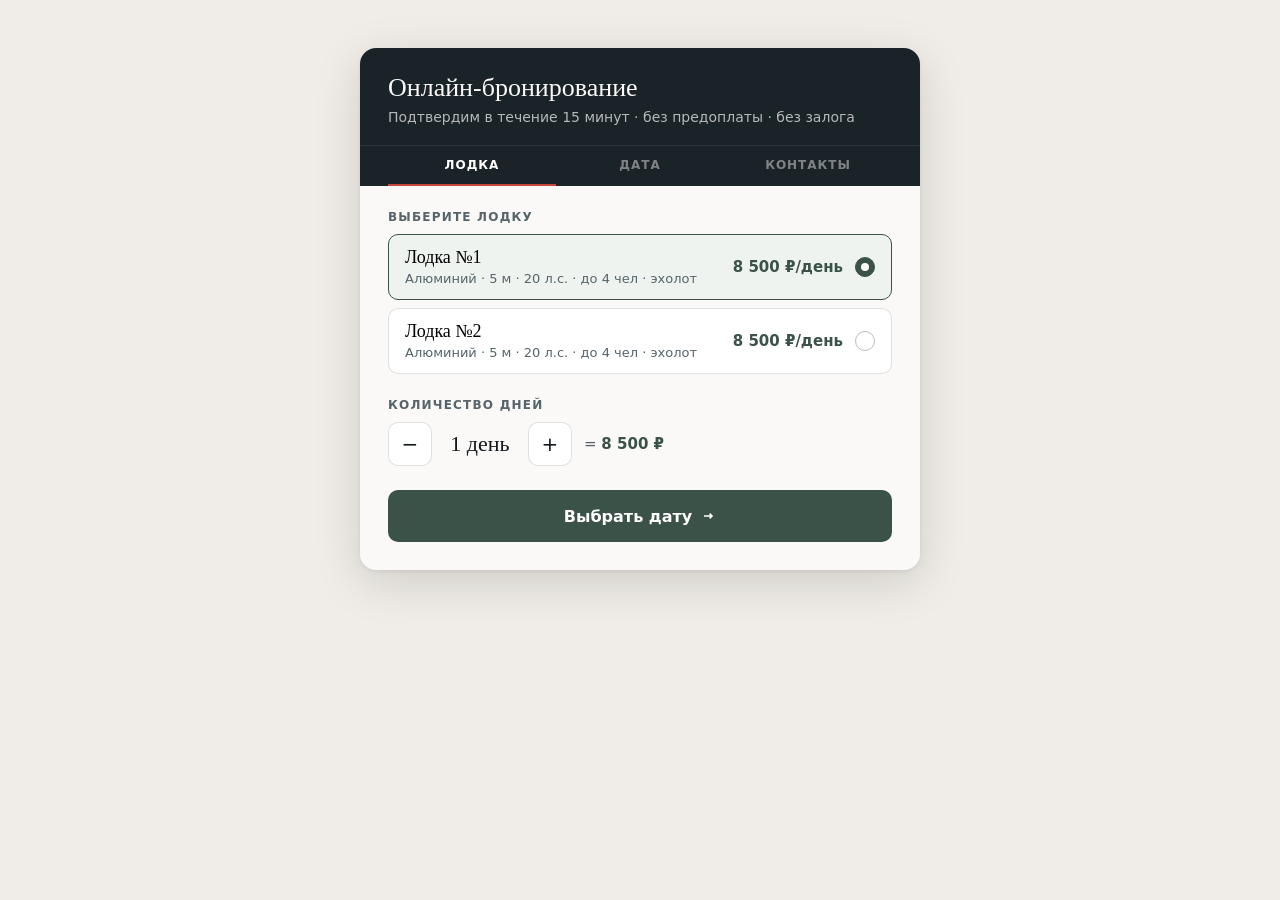
==== booking-widget.html @ 1e2c8717 "Booking form actually delivers: prefilled WhatsApp message - all booking details (boat, date, time, " ====
<!DOCTYPE html>
<html lang="ru">
<head>
<meta charset="UTF-8">
<meta name="viewport" content="width=device-width, initial-scale=1">
<title>Бронирование — Лодки на Ладоге</title>
<meta name="robots" content="noindex">
<link rel="icon" href="favicon.svg" type="image/svg+xml">
<script src="config.js"></script>
<style>
  @font-face { font-family: "Source Serif 4"; src: url("fonts/source-serif-4-cyrillic-wght-normal.woff2") format("woff2-variations"); font-weight: 200 900; font-display: swap; unicode-range: U+0301, U+0400-045F, U+0490-0491, U+04B0-04B1, U+2116; }
  @font-face { font-family: "Source Serif 4"; src: url("fonts/source-serif-4-latin-wght-normal.woff2") format("woff2-variations"); font-weight: 200 900; font-display: swap; unicode-range: U+0000-00FF, U+2000-206F, U+20AC, U+2122, U+2212; }
  @font-face { font-family: "Manrope"; src: url("fonts/manrope-cyrillic-wght-normal.woff2") format("woff2-variations"); font-weight: 200 800; font-display: swap; unicode-range: U+0301, U+0400-045F, U+0490-0491, U+04B0-04B1, U+2116; }
  @font-face { font-family: "Manrope"; src: url("fonts/manrope-latin-wght-normal.woff2") format("woff2-variations"); font-weight: 200 800; font-display: swap; unicode-range: U+0000-00FF, U+2000-206F, U+20AC, U+2122, U+2212; }

  :root {
    --ink: #12181c; --ink-soft: #1a2328; --slate: #56646b; --stone: #8a8577;
    --linen: #faf9f7; --pebble: #f0ede8; --border: rgba(0,0,0,0.12);
    --pine: #3a5248; --pine-deep: #2d4239; --pine-muted: #eef3f0; --boat: #c6463a; --wa: #1f8f4e;
    --serif: "Source Serif 4", Georgia, serif;
    --sans: "Manrope", system-ui, -apple-system, "Segoe UI", Roboto, sans-serif;
    --ease: cubic-bezier(0.22,1,0.36,1);
  }
  * { box-sizing: border-box; margin: 0; padding: 0; }
  body { font-family: var(--sans); font-size: 16px; color: var(--ink); background: var(--pebble); padding: 48px 16px 80px; display: flex; justify-content: center; }
  body.embedded { background: transparent; padding: 0; display: block; }
  button { font: inherit; cursor: pointer; }
  :focus-visible { outline: 2px solid var(--boat); outline-offset: 2px; }

  .w { width: 100%; max-width: 560px; margin: 0 auto; background: var(--linen); border-radius: 16px; box-shadow: 0 2px 4px rgba(0,0,0,0.06), 0 12px 48px rgba(0,0,0,0.14); overflow: hidden; }
  body.embedded .w { max-width: none; box-shadow: none; }

  .w-head { background: var(--ink-soft); padding: 24px 28px 20px; color: var(--linen); }
  .w-head h2 { font-family: var(--serif); font-size: 26px; font-weight: 450; line-height: 1.2; margin-bottom: 6px; }
  .w-head p { font-size: 14px; color: rgba(250,249,247,0.7); }

  .w-steps { display: flex; background: var(--ink-soft); padding: 0 28px; border-top: 1px solid rgba(255,255,255,0.08); }
  .w-step { flex: 1; text-align: center; padding: 12px 0; font-size: 12px; font-weight: 600; letter-spacing: 0.08em; text-transform: uppercase; color: rgba(250,249,247,0.45); border-bottom: 2px solid transparent; }
  .w-step.active { color: #fff; border-bottom-color: var(--boat); }
  .w-step.done { color: rgba(250,249,247,0.7); }

  .w-body { padding: 24px 28px 28px; }
  .lbl { font-size: 12px; font-weight: 700; letter-spacing: 0.1em; text-transform: uppercase; color: var(--slate); margin-bottom: 10px; }

  .boats { display: grid; gap: 8px; margin-bottom: 24px; }
  .boat-card { display: flex; justify-content: space-between; align-items: center; gap: 12px; width: 100%; min-height: 64px; padding: 12px 16px; text-align: left; background: #fff; border: 1px solid var(--border); border-radius: 10px; transition: border-color .18s, background .18s; }
  .boat-card:hover, .boat-card.sel { border-color: var(--pine); background: var(--pine-muted); }
  .boat-card__name { font-family: var(--serif); font-size: 18px; font-weight: 500; }
  .boat-card__sub { font-size: 13px; color: var(--slate); }
  .boat-card__right { display: flex; align-items: center; gap: 12px; flex-shrink: 0; }
  .boat-card__price { font-size: 15px; font-weight: 700; color: var(--pine); white-space: nowrap; }
  .radio { width: 20px; height: 20px; border-radius: 50%; border: 1.5px solid #bbb; display: flex; align-items: center; justify-content: center; }
  .boat-card.sel .radio { border-color: var(--pine); background: var(--pine); }
  .boat-card.sel .radio::after { content: ''; width: 8px; height: 8px; border-radius: 50%; background: #fff; }

  .days-row { display: flex; align-items: center; gap: 12px; margin-bottom: 24px; flex-wrap: wrap; }
  .day-btn { width: 44px; height: 44px; border-radius: 10px; border: 1px solid var(--border); background: #fff; font-size: 20px; color: var(--ink); display: flex; align-items: center; justify-content: center; }
  .day-btn:hover { background: var(--pebble); }
  .days-val { font-family: var(--serif); font-size: 22px; min-width: 72px; text-align: center; }
  .days-price { font-size: 15px; color: var(--slate); }
  .days-price strong { color: var(--pine); }

  .cal { margin-bottom: 20px; }
  .cal-nav { display: flex; justify-content: space-between; align-items: center; margin-bottom: 8px; }
  .cal-nav button { width: 44px; height: 44px; background: none; border: 0; border-radius: 8px; font-size: 22px; color: var(--slate); }
  .cal-nav button:hover { background: var(--pebble); }
  .cal-nav button:disabled { opacity: .3; cursor: default; }
  .cal-month { font-family: var(--serif); font-size: 18px; }
  .cal-grid { display: grid; grid-template-columns: repeat(7, 1fr); gap: 2px; }
  .cal-dn { text-align: center; font-size: 12px; font-weight: 700; color: var(--stone); padding: 4px 0 8px; }
  .cal-d { min-height: 44px; display: flex; align-items: center; justify-content: center; font-size: 15px; background: none; border: 0; border-radius: 8px; color: var(--ink); }
  .cal-d:hover:not(:disabled) { background: var(--pine-muted); color: var(--pine); }
  .cal-d:disabled { color: #c4c4c4; cursor: default; }
  .cal-d.today { box-shadow: inset 0 0 0 1px var(--border); }
  .cal-d.sel { background: var(--pine); color: #fff; font-weight: 700; }

  .slots { display: grid; grid-template-columns: repeat(3, 1fr); gap: 8px; margin-bottom: 8px; }
  .slot { min-height: 48px; border: 1px solid var(--border); border-radius: 8px; background: #fff; font-size: 16px; font-weight: 600; color: var(--ink); }
  .slot:hover { border-color: var(--pine); background: var(--pine-muted); }
  .slot.sel { background: var(--pine); border-color: var(--pine); color: #fff; }
  .hint { font-size: 13px; color: var(--slate); margin-bottom: 20px; line-height: 1.5; }

  .field { margin-bottom: 14px; }
  .field label { display: block; font-size: 12px; font-weight: 700; letter-spacing: .06em; text-transform: uppercase; color: var(--slate); margin-bottom: 6px; }
  .field input { width: 100%; min-height: 48px; padding: 12px 14px; border: 1px solid var(--border); border-radius: 8px; font: 16px var(--sans); color: var(--ink); background: #fff; }
  .field input:focus { outline: none; border-color: var(--pine); box-shadow: 0 0 0 3px rgba(58,82,72,.15); }
  .field input[aria-invalid="true"] { border-color: var(--boat); }
  .field .err { display: none; font-size: 13px; color: var(--boat); margin-top: 4px; }
  .field input[aria-invalid="true"] + .err { display: block; }
  .f2 { display: grid; grid-template-columns: 1fr 1fr; gap: 12px; }
  @media (max-width: 420px) { .f2 { grid-template-columns: 1fr; gap: 0; } .w-head, .w-body { padding-left: 18px; padding-right: 18px; } .w-steps { padding: 0 18px; } }

  .summary { background: var(--pebble); border-radius: 10px; padding: 16px; margin-bottom: 20px; }
  .sum-row { display: flex; justify-content: space-between; gap: 12px; font-size: 15px; color: var(--slate); margin-bottom: 6px; }
  .sum-row strong { color: var(--ink); font-weight: 600; text-align: right; }
  .sum-total { border-top: 1px solid rgba(0,0,0,.08); padding-top: 10px; margin: 8px 0 0; color: var(--ink); font-weight: 700; align-items: baseline; }
  .sum-total strong { font-family: var(--serif); font-size: 22px; color: var(--pine); }

  .btn-main { display: flex; align-items: center; justify-content: center; gap: 8px; width: 100%; min-height: 52px; padding: 14px; background: var(--pine); color: #fff; border: 0; border-radius: 10px; font-size: 16px; font-weight: 700; text-decoration: none; transition: background .18s; }
  .btn-main:hover { background: var(--pine-deep); }
  .btn-wa { background: var(--wa); }
  .btn-wa:hover { background: #18763f; }
  .btn-back { flex: 0 0 52px; width: 52px; background: var(--pebble); color: var(--slate); }
  .btn-back:hover { background: #e5e1da; }
  .btn-ghost { background: transparent; color: var(--pine); border: 1px solid var(--border); }
  .btn-ghost:hover { background: var(--pine-muted); }
  .btn-row { display: flex; gap: 10px; }
  .note { text-align: center; font-size: 13px; color: var(--slate); margin-top: 12px; line-height: 1.55; }

  .screen { display: none; }
  .screen.on { display: block; }

  .confirm { text-align: center; padding: 8px 0 4px; }
  .confirm-icon { width: 64px; height: 64px; border-radius: 50%; background: #e3f2e9; margin: 0 auto 18px; display: flex; align-items: center; justify-content: center; }
  .confirm h3 { font-family: var(--serif); font-size: 26px; font-weight: 450; margin-bottom: 10px; }
  .confirm > p { font-size: 15px; color: var(--slate); line-height: 1.6; margin-bottom: 20px; }
  .confirm .btn-main + .btn-main { margin-top: 10px; }
</style>
</head>
<body>
<div class="w">
  <div class="w-head">
    <h2>Онлайн‑бронирование</h2>
    <p>Подтвердим в течение 15 минут · без предоплаты · без залога</p>
  </div>

  <div class="w-steps" aria-hidden="true">
    <div class="w-step active" id="s1">Лодка</div>
    <div class="w-step" id="s2">Дата</div>
    <div class="w-step" id="s3">Контакты</div>
  </div>

  <div class="w-body">
    <!-- Screen 1 -->
    <div class="screen on" id="sc1">
      <div class="lbl" id="boat-lbl">Выберите лодку</div>
      <div class="boats" role="radiogroup" aria-labelledby="boat-lbl">
        <button type="button" class="boat-card sel" role="radio" aria-checked="true" data-boat="Лодка №1">
          <span><span class="boat-card__name">Лодка №1</span><br><span class="boat-card__sub">Алюминий · 5 м · 20 л.с. · до 4 чел · эхолот</span></span>
          <span class="boat-card__right"><span class="boat-card__price">8 500 ₽/день</span><span class="radio"></span></span>
        </button>
        <button type="button" class="boat-card" role="radio" aria-checked="false" data-boat="Лодка №2">
          <span><span class="boat-card__name">Лодка №2</span><br><span class="boat-card__sub">Алюминий · 5 м · 20 л.с. · до 4 чел · эхолот</span></span>
          <span class="boat-card__right"><span class="boat-card__price">8 500 ₽/день</span><span class="radio"></span></span>
        </button>
      </div>

      <div class="lbl">Количество дней</div>
      <div class="days-row">
        <button type="button" class="day-btn" data-days="-1" aria-label="Меньше дней">−</button>
        <span class="days-val" id="days-val" aria-live="polite">1 день</span>
        <button type="button" class="day-btn" data-days="1" aria-label="Больше дней">+</button>
        <span class="days-price">= <strong id="days-price">8 500 ₽</strong></span>
      </div>

      <button type="button" class="btn-main" data-go="2">
        Выбрать дату
        <svg width="16" height="16" viewBox="0 0 20 20" fill="none" stroke="currentColor" stroke-width="2" aria-hidden="true"><path d="M5 10h10M12 7l3 3-3 3"/></svg>
      </button>
    </div>

    <!-- Screen 2 -->
    <div class="screen" id="sc2">
      <div class="lbl">Дата выхода на воду</div>
      <div class="cal">
        <div class="cal-nav">
          <button type="button" id="cal-prev" aria-label="Предыдущий месяц">&#8249;</button>
          <span class="cal-month" id="cal-m" aria-live="polite"></span>
          <button type="button" id="cal-next" aria-label="Следующий месяц">&#8250;</button>
        </div>
        <div class="cal-grid" id="cal-g"></div>
      </div>

      <div class="lbl">Время старта</div>
      <div class="slots" id="slots">
        <button type="button" class="slot">06:00</button>
        <button type="button" class="slot">07:00</button>
        <button type="button" class="slot sel">08:00</button>
        <button type="button" class="slot">09:00</button>
        <button type="button" class="slot">10:00</button>
        <button type="button" class="slot">11:00</button>
      </div>
      <p class="hint">Свободна ли лодка на выбранное время — подтвердим после заявки.</p>

      <div class="btn-row">
        <button type="button" class="btn-main btn-back" data-go="1" aria-label="Назад">
          <svg width="16" height="16" viewBox="0 0 20 20" fill="none" stroke="currentColor" stroke-width="2" aria-hidden="true"><path d="M15 10H5M8 13l-3-3 3-3"/></svg>
        </button>
        <button type="button" class="btn-main" data-go="3" style="flex:1">
          Ввести контакты
          <svg width="16" height="16" viewBox="0 0 20 20" fill="none" stroke="currentColor" stroke-width="2" aria-hidden="true"><path d="M5 10h10M12 7l3 3-3 3"/></svg>
        </button>
      </div>
    </div>

    <!-- Screen 3 -->
    <form class="screen" id="sc3" novalidate>
      <div class="summary">
        <div class="sum-row"><span>Лодка</span><strong id="sum-boat">Лодка №1</strong></div>
        <div class="sum-row"><span>Дата</span><strong id="sum-date">—</strong></div>
        <div class="sum-row"><span>Время</span><strong id="sum-time">08:00</strong></div>
        <div class="sum-row"><span>Дней</span><strong id="sum-days">1 день</strong></div>
        <div class="sum-row sum-total"><span>Итого</span><strong id="sum-price">8 500 ₽</strong></div>
      </div>

      <div class="f2">
        <div class="field">
          <label for="f-name">Имя</label>
          <input id="f-name" name="name" type="text" autocomplete="name" placeholder="Ваше имя" required>
          <div class="err">Как к вам обращаться?</div>
        </div>
        <div class="field">
          <label for="f-phone">Телефон</label>
          <input id="f-phone" name="phone" type="tel" autocomplete="tel" inputmode="tel" placeholder="+7 900 000-00-00" required>
          <div class="err">Нужен номер, чтобы подтвердить бронь</div>
        </div>
      </div>
      <div class="field">
        <label for="f-comment">Комментарий</label>
        <input id="f-comment" name="comment" type="text" placeholder="Спиннинги, маршрут до Орешка…">
      </div>

      <div class="btn-row">
        <button type="button" class="btn-main btn-back" data-go="2" aria-label="Назад">
          <svg width="16" height="16" viewBox="0 0 20 20" fill="none" stroke="currentColor" stroke-width="2" aria-hidden="true"><path d="M15 10H5M8 13l-3-3 3-3"/></svg>
        </button>
        <button type="submit" class="btn-main btn-wa" style="flex:1">
          Отправить заявку в WhatsApp
        </button>
      </div>
      <p class="note">Без предоплаты · без залога · подтвердим в течение 15 минут</p>
    </form>

    <!-- Screen 4: sent -->
    <div class="screen" id="sc4">
      <div class="confirm">
        <div class="confirm-icon" aria-hidden="true">
          <svg width="30" height="30" viewBox="0 0 32 32" fill="none"><path d="M9 16.5l4.5 4.5L23 11.5" stroke="#1f8f4e" stroke-width="2.4" stroke-linecap="round" stroke-linejoin="round"/></svg>
        </div>
        <h3>Почти готово</h3>
        <p>Откроется WhatsApp — отправьте сообщение, и&nbsp;мы подтвердим бронь в&nbsp;течение 15&nbsp;минут. Если WhatsApp не&nbsp;открылся, нажмите кнопку ниже или позвоните.</p>
        <a class="btn-main btn-wa" id="wa-link" href="#" target="_blank" rel="noopener">Открыть WhatsApp</a>
        <a class="btn-main btn-ghost" id="tel-link" href="#">Позвонить</a>
        <button type="button" class="btn-main btn-ghost" data-go="3">Изменить заявку</button>
      </div>
    </div>
  </div>
</div>

<script>
(function () {
  var CFG = window.LODKI_CONFIG || {};
  var PRICE = CFG.pricePerDay || 8500;
  var WA = CFG.whatsapp || "";
  var MONTHS = ['Январь','Февраль','Март','Апрель','Май','Июнь','Июль','Август','Сентябрь','Октябрь','Ноябрь','Декабрь'];
  var MONTHS_G = ['января','февраля','марта','апреля','мая','июня','июля','августа','сентября','октября','ноября','декабря'];
  var WD = ['вс','пн','вт','ср','чт','пт','сб'];
  var DAYS_LABEL = ['','1 день','2 дня','3 дня','4 дня','5 дней','6 дней','7 дней'];

  if (window.self !== window.top) document.body.classList.add('embedded');

  var today = new Date(); today.setHours(0,0,0,0);
  var st = { boat: 'Лодка №1', days: 1, time: '08:00', date: new Date(today), month: today.getMonth(), year: today.getFullYear() };
  var $ = function (id) { return document.getElementById(id); };
  var money = function (n) { return n.toLocaleString('ru-RU').replace(/ /g, ' ') + ' ₽'; };
  var fmtDate = function (d) { return d.getDate() + ' ' + MONTHS_G[d.getMonth()] + ' ' + d.getFullYear() + ' (' + WD[d.getDay()] + ')'; };

  function go(n) {
    [1,2,3,4].forEach(function (i) { $('sc' + i).classList.toggle('on', i === n); });
    [1,2,3].forEach(function (i) {
      var s = $('s' + i); s.classList.remove('active', 'done');
      var k = Math.min(n, 3);
      if (i < k || n === 4) s.classList.add('done'); else if (i === k) s.classList.add('active');
    });
    if (n === 3) fillSummary();
    reportHeight();
  }
  document.querySelectorAll('[data-go]').forEach(function (b) { b.addEventListener('click', function () { go(+b.getAttribute('data-go')); }); });

  function pickBoat(name) {
    st.boat = name;
    document.querySelectorAll('.boat-card').forEach(function (c) {
      var on = c.getAttribute('data-boat') === name;
      c.classList.toggle('sel', on); c.setAttribute('aria-checked', String(on));
    });
  }
  document.querySelectorAll('.boat-card').forEach(function (c) { c.addEventListener('click', function () { pickBoat(c.getAttribute('data-boat')); }); });

  document.querySelectorAll('[data-days]').forEach(function (b) {
    b.addEventListener('click', function () {
      st.days = Math.max(1, Math.min(7, st.days + (+b.getAttribute('data-days'))));
      $('days-val').textContent = DAYS_LABEL[st.days];
      $('days-price').textContent = money(st.days * PRICE);
    });
  });

  document.querySelectorAll('.slot').forEach(function (s) {
    s.addEventListener('click', function () {
      document.querySelectorAll('.slot').forEach(function (x) { x.classList.remove('sel'); });
      s.classList.add('sel'); st.time = s.textContent.trim();
    });
  });

  function renderCal() {
    $('cal-m').textContent = MONTHS[st.month] + ' ' + st.year;
    $('cal-prev').disabled = (st.year === today.getFullYear() && st.month === today.getMonth());
    var g = $('cal-g'); g.innerHTML = '';
    ['Пн','Вт','Ср','Чт','Пт','Сб','Вс'].forEach(function (d) { var e = document.createElement('div'); e.className = 'cal-dn'; e.textContent = d; g.appendChild(e); });
    var first = new Date(st.year, st.month, 1).getDay();
    var off = first === 0 ? 6 : first - 1;
    for (var i = 0; i < off; i++) g.appendChild(document.createElement('div'));
    var total = new Date(st.year, st.month + 1, 0).getDate();
    for (var d = 1; d <= total; d++) {
      var dt = new Date(st.year, st.month, d);
      var b = document.createElement('button'); b.type = 'button'; b.className = 'cal-d'; b.textContent = d;
      b.setAttribute('aria-label', fmtDate(dt));
      if (dt < today) b.disabled = true;
      if (+dt === +today) b.classList.add('today');
      if (+dt === +st.date) { b.classList.add('sel'); b.setAttribute('aria-pressed', 'true'); }
      (function (dt, b) {
        b.addEventListener('click', function () {
          st.date = dt;
          g.querySelectorAll('.cal-d').forEach(function (x) { x.classList.remove('sel'); x.removeAttribute('aria-pressed'); });
          b.classList.add('sel'); b.setAttribute('aria-pressed', 'true');
        });
      })(dt, b);
      g.appendChild(b);
    }
    reportHeight();
  }
  $('cal-prev').addEventListener('click', function () { st.month--; if (st.month < 0) { st.month = 11; st.year--; } renderCal(); });
  $('cal-next').addEventListener('click', function () { st.month++; if (st.month > 11) { st.month = 0; st.year++; } renderCal(); });

  function fillSummary() {
    $('sum-boat').textContent = st.boat;
    $('sum-date').textContent = fmtDate(st.date);
    $('sum-time').textContent = st.time;
    $('sum-days').textContent = DAYS_LABEL[st.days];
    $('sum-price').textContent = money(st.days * PRICE);
  }

  function buildMessage(name, phone, comment) {
    var lines = [
      'Здравствуйте! Хочу забронировать лодку.',
      'Лодка: ' + st.boat,
      'Дата: ' + fmtDate(st.date),
      'Время старта: ' + st.time,
      'Дней: ' + DAYS_LABEL[st.days],
      'Итого: ' + money(st.days * PRICE),
      'Имя: ' + name,
      'Телефон: ' + phone
    ];
    if (comment) lines.push('Комментарий: ' + comment);
    lines.push('(заявка с сайта lodki-ladoga.ru)');
    return lines.join('\n');
  }

  $('sc3').addEventListener('submit', function (e) {
    e.preventDefault();
    var name = $('f-name'), phone = $('f-phone');
    var okName = name.value.trim().length >= 2;
    var okPhone = phone.value.replace(/\D/g, '').length >= 10;
    name.setAttribute('aria-invalid', String(!okName));
    phone.setAttribute('aria-invalid', String(!okPhone));
    if (!okName) { name.focus(); reportHeight(); return; }
    if (!okPhone) { phone.focus(); reportHeight(); return; }

    var text = buildMessage(name.value.trim(), phone.value.trim(), $('f-comment').value.trim());
    var url = 'https://wa.me/' + WA + '?text=' + encodeURIComponent(text);
    $('wa-link').href = url;
    $('tel-link').href = 'tel:' + (CFG.phone || '');
    if (CFG.phoneDisplay) $('tel-link').textContent = 'Позвонить: ' + CFG.phoneDisplay;
    go(4);
    window.open(url, '_blank', 'noopener');
  });

  /* Parent page: preselect a boat */
  window.addEventListener('message', function (e) {
    var n = e.data && e.data.selectBoat;
    if (n === 1 || n === 2) { pickBoat('Лодка №' + n); go(1); }
  });

  function reportHeight() {
    if (window.parent !== window) window.parent.postMessage({ iframeHeight: Math.ceil(document.querySelector('.w').getBoundingClientRect().height) + 2 }, '*');
  }
  renderCal();
  window.addEventListener('load', reportHeight);
  window.addEventListener('resize', reportHeight);
  if (document.fonts && document.fonts.ready) document.fonts.ready.then(reportHeight);
})();
</script>
</body>
</html>
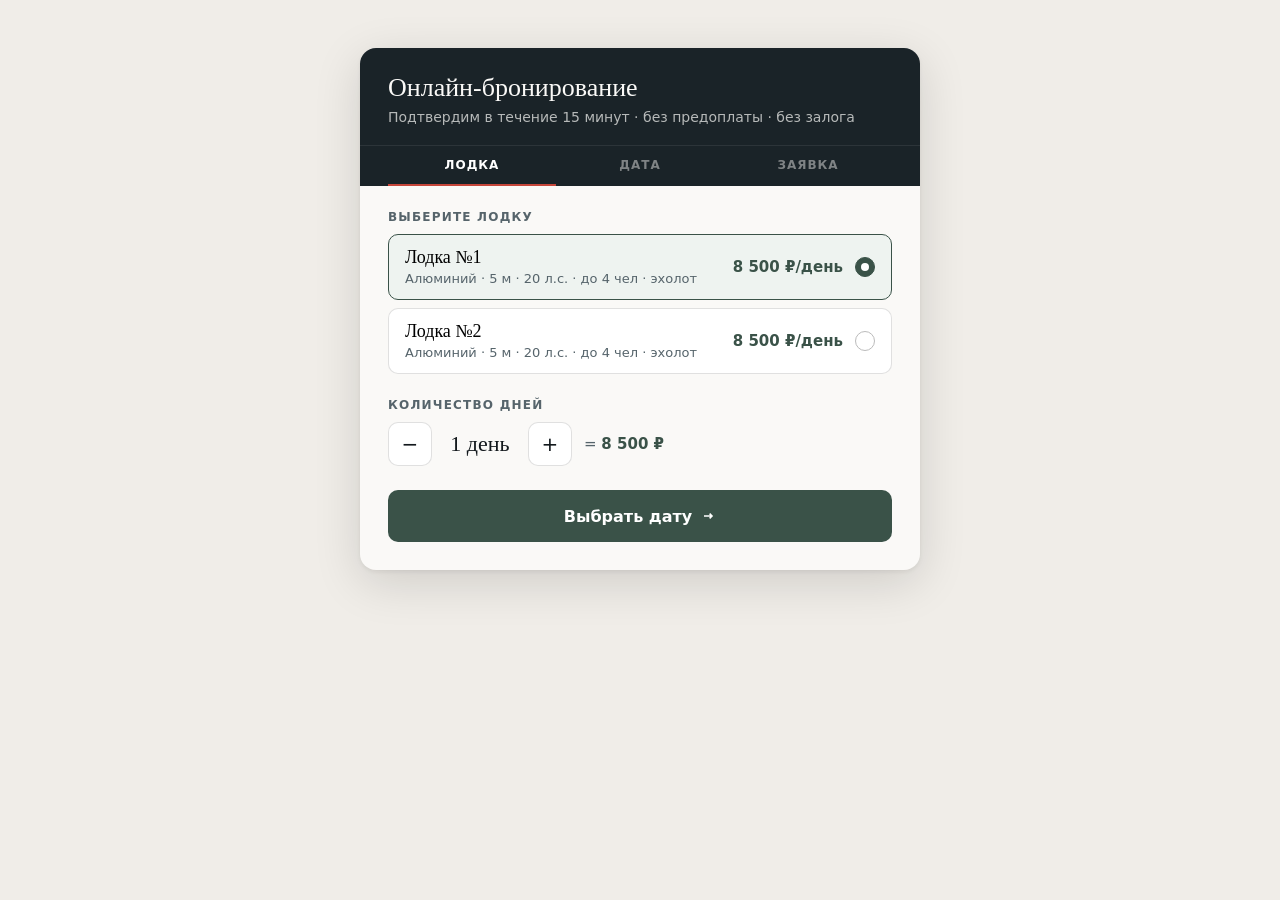
==== commit dbf6eddd: "Demo mode: no personal data collected, booking via WhatsApp link - booking widget keeps boat/days/da" ====
--- a/booking-widget.html
+++ b/booking-widget.html
@@ -81,12 +81,12 @@
   .hint { font-size: 13px; color: var(--slate); margin-bottom: 20px; line-height: 1.5; }
 
   .field { margin-bottom: 14px; }
-  .field label { display: block; font-size: 12px; font-weight: 700; letter-spacing: .06em; text-transform: uppercase; color: var(--slate); margin-bottom: 6px; }
-  .field input { width: 100%; min-height: 48px; padding: 12px 14px; border: 1px solid var(--border); border-radius: 8px; font: 16px var(--sans); color: var(--ink); background: #fff; }
-  .field input:focus { outline: none; border-color: var(--pine); box-shadow: 0 0 0 3px rgba(58,82,72,.15); }
-  .field input[aria-invalid="true"] { border-color: var(--boat); }
-  .field .err { display: none; font-size: 13px; color: var(--boat); margin-top: 4px; }
-  .field input[aria-invalid="true"] + .err { display: block; }
+  .field__label { font-size: 12px; font-weight: 700; letter-spacing: .06em; text-transform: uppercase; color: var(--slate); margin-bottom: 6px; }
+  .field__box { min-height: 48px; padding: 12px 14px; border: 1px dashed rgba(0,0,0,.16); border-radius: 8px; font-size: 16px; line-height: 22px; color: #9aa3a7; background: rgba(255,255,255,.6); white-space: nowrap; overflow: hidden; text-overflow: ellipsis; }
+  .preview { pointer-events: none; user-select: none; -webkit-user-select: none; }
+  .preview-note { display: flex; gap: 8px; align-items: flex-start; font-size: 14px; line-height: 1.45; color: var(--slate); margin: 0 0 18px; }
+  .preview-note::before { content: "i"; flex: none; width: 18px; height: 18px; margin-top: 1px; border-radius: 50%; background: var(--pine-muted); color: var(--pine); font: 700 12px/18px var(--serif); text-align: center; }
+  .alt-row { display: grid; grid-template-columns: 1fr 1fr; gap: 10px; margin-top: 10px; }
   .f2 { display: grid; grid-template-columns: 1fr 1fr; gap: 12px; }
   @media (max-width: 420px) { .f2 { grid-template-columns: 1fr; gap: 0; } .w-head, .w-body { padding-left: 18px; padding-right: 18px; } .w-steps { padding: 0 18px; } }
 
@@ -127,7 +127,7 @@
   <div class="w-steps" aria-hidden="true">
     <div class="w-step active" id="s1">Лодка</div>
     <div class="w-step" id="s2">Дата</div>
-    <div class="w-step" id="s3">Контакты</div>
+    <div class="w-step" id="s3">Заявка</div>
   </div>
 
   <div class="w-body">
@@ -180,21 +180,22 @@
         <button type="button" class="slot">10:00</button>
         <button type="button" class="slot">11:00</button>
       </div>
-      <p class="hint">Свободна ли лодка на выбранное время — подтвердим после заявки.</p>
+      <p class="hint">Свободна ли лодка на&nbsp;выбранное время, подтвердим в&nbsp;переписке.</p>
 
       <div class="btn-row">
         <button type="button" class="btn-main btn-back" data-go="1" aria-label="Назад">
           <svg width="16" height="16" viewBox="0 0 20 20" fill="none" stroke="currentColor" stroke-width="2" aria-hidden="true"><path d="M15 10H5M8 13l-3-3 3-3"/></svg>
         </button>
         <button type="button" class="btn-main" data-go="3" style="flex:1">
-          Ввести контакты
+          Далее
           <svg width="16" height="16" viewBox="0 0 20 20" fill="none" stroke="currentColor" stroke-width="2" aria-hidden="true"><path d="M5 10h10M12 7l3 3-3 3"/></svg>
         </button>
       </div>
     </div>
 
-    <!-- Screen 3 -->
-    <form class="screen" id="sc3" novalidate>
+    <!-- Screen 3: демо-форма. Поля ниже только картинка: сайт не собирает имя и телефон,
+         их гость пишет сам в переписке. Рабочая форма с согласием лежит в git-теге with-form. -->
+    <div class="screen" id="sc3">
       <div class="summary">
         <div class="sum-row"><span>Лодка</span><strong id="sum-boat">Лодка №1</strong></div>
         <div class="sum-row"><span>Дата</span><strong id="sum-date">—</strong></div>
@@ -203,46 +204,38 @@
         <div class="sum-row sum-total"><span>Итого</span><strong id="sum-price">8 500 ₽</strong></div>
       </div>
 
-      <div class="f2">
-        <div class="field">
-          <label for="f-name">Имя</label>
-          <input id="f-name" name="name" type="text" autocomplete="name" placeholder="Ваше имя" required>
-          <div class="err">Как к вам обращаться?</div>
+      <div class="preview" aria-hidden="true">
+        <div class="f2">
+          <div class="field">
+            <div class="field__label">Имя</div>
+            <div class="field__box">Ваше имя</div>
+          </div>
+          <div class="field">
+            <div class="field__label">Телефон</div>
+            <div class="field__box">+7 900 000&#8209;00&#8209;00</div>
+          </div>
         </div>
         <div class="field">
-          <label for="f-phone">Телефон</label>
-          <input id="f-phone" name="phone" type="tel" autocomplete="tel" inputmode="tel" placeholder="+7 900 000-00-00" required>
-          <div class="err">Нужен номер, чтобы подтвердить бронь</div>
+          <div class="field__label">Комментарий</div>
+          <div class="field__box">Нужны снасти, маршрут до&nbsp;Орешка…</div>
         </div>
       </div>
-      <div class="field">
-        <label for="f-comment">Комментарий</label>
-        <input id="f-comment" name="comment" type="text" placeholder="Спиннинги, маршрут до Орешка…">
-      </div>
+      <p class="preview-note">Имя и&nbsp;телефон укажете в&nbsp;переписке. Сайт не&nbsp;собирает личные данные.</p>
 
       <div class="btn-row">
         <button type="button" class="btn-main btn-back" data-go="2" aria-label="Назад">
           <svg width="16" height="16" viewBox="0 0 20 20" fill="none" stroke="currentColor" stroke-width="2" aria-hidden="true"><path d="M15 10H5M8 13l-3-3 3-3"/></svg>
         </button>
-        <button type="submit" class="btn-main btn-wa" style="flex:1">
-          Отправить заявку в WhatsApp
-        </button>
-      </div>
-      <p class="note">Без предоплаты · без залога · подтвердим в течение 15 минут</p>
-    </form>
-
-    <!-- Screen 4: sent -->
-    <div class="screen" id="sc4">
-      <div class="confirm">
-        <div class="confirm-icon" aria-hidden="true">
-          <svg width="30" height="30" viewBox="0 0 32 32" fill="none"><path d="M9 16.5l4.5 4.5L23 11.5" stroke="#1f8f4e" stroke-width="2.4" stroke-linecap="round" stroke-linejoin="round"/></svg>
-        </div>
-        <h3>Почти готово</h3>
-        <p>Откроется WhatsApp — отправьте сообщение, и&nbsp;мы подтвердим бронь в&nbsp;течение 15&nbsp;минут. Если WhatsApp не&nbsp;открылся, нажмите кнопку ниже или позвоните.</p>
-        <a class="btn-main btn-wa" id="wa-link" href="#" target="_blank" rel="noopener">Открыть WhatsApp</a>
-        <a class="btn-main btn-ghost" id="tel-link" href="#">Позвонить</a>
-        <button type="button" class="btn-main btn-ghost" data-go="3">Изменить заявку</button>
-      </div>
+        <a class="btn-main btn-wa" id="wa-link" href="https://wa.me/79052182094" target="_blank" rel="noopener" style="flex:1">
+          <svg width="18" height="18" viewBox="0 0 24 24" fill="currentColor" aria-hidden="true"><path d="M12 2a10 10 0 0 0-8.6 15.1L2 22l5-1.3A10 10 0 1 0 12 2zm0 18.2a8.2 8.2 0 0 1-4.2-1.2l-.3-.2-3 .8.8-2.9-.2-.3A8.2 8.2 0 1 1 12 20.2zm4.5-6.1c-.2-.1-1.5-.7-1.7-.8-.2-.1-.4-.1-.6.1l-.8 1c-.1.2-.3.2-.5.1a6.7 6.7 0 0 1-3.3-2.9c-.2-.4.2-.4.7-1.3.1-.2 0-.3 0-.4l-.8-1.8c-.2-.5-.4-.4-.6-.4h-.5a1 1 0 0 0-.7.3 3 3 0 0 0-.9 2.2 5.2 5.2 0 0 0 1.1 2.7 11.8 11.8 0 0 0 4.5 4c1.7.7 2.3.8 3.2.6.5-.1 1.5-.6 1.7-1.2.2-.6.2-1.1.2-1.2-.1-.1-.3-.2-.5-.3z"/></svg>
+          Написать в WhatsApp
+        </a>
+      </div>
+      <div class="alt-row">
+        <a class="btn-main btn-ghost" id="tel-link" href="tel:+79052182094">Позвонить</a>
+        <a class="btn-main btn-ghost" id="tg-link" href="https://t.me/+79052182094" target="_blank" rel="noopener">Telegram</a>
+      </div>
+      <p class="note">Без предоплаты · без залога · подтвердим в&nbsp;течение 15&nbsp;минут</p>
     </div>
   </div>
 </div>
@@ -266,13 +259,13 @@
   var fmtDate = function (d) { return d.getDate() + ' ' + MONTHS_G[d.getMonth()] + ' ' + d.getFullYear() + ' (' + WD[d.getDay()] + ')'; };
 
   function go(n) {
-    [1,2,3,4].forEach(function (i) { $('sc' + i).classList.toggle('on', i === n); });
+    [1,2,3].forEach(function (i) { $('sc' + i).classList.toggle('on', i === n); });
     [1,2,3].forEach(function (i) {
       var s = $('s' + i); s.classList.remove('active', 'done');
       var k = Math.min(n, 3);
-      if (i < k || n === 4) s.classList.add('done'); else if (i === k) s.classList.add('active');
+      if (i < k) s.classList.add('done'); else if (i === k) s.classList.add('active');
     });
-    if (n === 3) fillSummary();
+    if (n === 3) { fillSummary(); fillLinks(); }
     reportHeight();
   }
   document.querySelectorAll('[data-go]').forEach(function (b) { b.addEventListener('click', function () { go(+b.getAttribute('data-go')); }); });
@@ -339,40 +332,24 @@
     $('sum-price').textContent = money(st.days * PRICE);
   }
 
-  function buildMessage(name, phone, comment) {
-    var lines = [
+  function buildMessage() {
+    return [
       'Здравствуйте! Хочу забронировать лодку.',
       'Лодка: ' + st.boat,
       'Дата: ' + fmtDate(st.date),
       'Время старта: ' + st.time,
       'Дней: ' + DAYS_LABEL[st.days],
       'Итого: ' + money(st.days * PRICE),
-      'Имя: ' + name,
-      'Телефон: ' + phone
-    ];
-    if (comment) lines.push('Комментарий: ' + comment);
-    lines.push('(заявка с сайта lodki-ladoga.ru)');
-    return lines.join('\n');
-  }
-
-  $('sc3').addEventListener('submit', function (e) {
-    e.preventDefault();
-    var name = $('f-name'), phone = $('f-phone');
-    var okName = name.value.trim().length >= 2;
-    var okPhone = phone.value.replace(/\D/g, '').length >= 10;
-    name.setAttribute('aria-invalid', String(!okName));
-    phone.setAttribute('aria-invalid', String(!okPhone));
-    if (!okName) { name.focus(); reportHeight(); return; }
-    if (!okPhone) { phone.focus(); reportHeight(); return; }
-
-    var text = buildMessage(name.value.trim(), phone.value.trim(), $('f-comment').value.trim());
-    var url = 'https://wa.me/' + WA + '?text=' + encodeURIComponent(text);
-    $('wa-link').href = url;
-    $('tel-link').href = 'tel:' + (CFG.phone || '');
-    if (CFG.phoneDisplay) $('tel-link').textContent = 'Позвонить: ' + CFG.phoneDisplay;
-    go(4);
-    window.open(url, '_blank', 'noopener');
-  });
+      '(с сайта lodki-ladoga.ru)'
+    ].join('\n');
+  }
+
+  function fillLinks() {
+    $('wa-link').href = 'https://wa.me/' + WA + '?text=' + encodeURIComponent(buildMessage());
+    if (CFG.phone) $('tel-link').href = 'tel:' + CFG.phone;
+    if (CFG.telegramUrl) $('tg-link').href = CFG.telegramUrl;
+    else if ('telegramUrl' in CFG) $('tg-link').remove();
+  }
 
   /* Parent page: preselect a boat */
   window.addEventListener('message', function (e) {
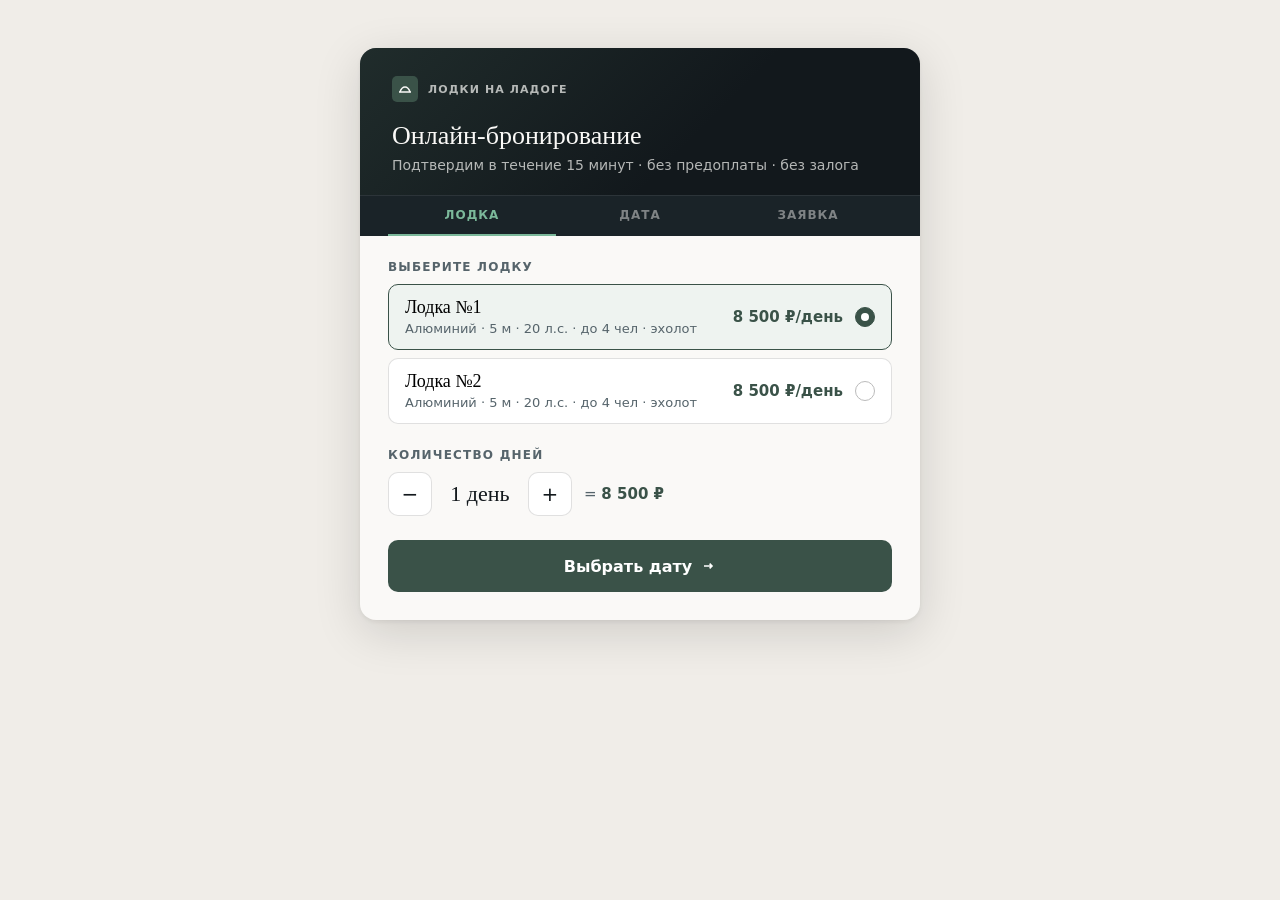
==== commit 771567b3: "Бронь через Telegram, прежний вид виджета, вернули блок «Каждая лодка проверяется» с фото Co-Authore" ====
--- a/booking-widget.html
+++ b/booking-widget.html
@@ -16,27 +16,34 @@
   :root {
     --ink: #12181c; --ink-soft: #1a2328; --slate: #56646b; --stone: #8a8577;
     --linen: #faf9f7; --pebble: #f0ede8; --border: rgba(0,0,0,0.12);
-    --pine: #3a5248; --pine-deep: #2d4239; --pine-muted: #eef3f0; --boat: #c6463a; --wa: #1f8f4e;
+    --pine: #3a5248; --pine-deep: #2d4239; --pine-muted: #eef3f0; --boat: #c6463a; --tg: #2a8fcf;
     --serif: "Source Serif 4", Georgia, serif;
     --sans: "Manrope", system-ui, -apple-system, "Segoe UI", Roboto, sans-serif;
     --ease: cubic-bezier(0.22,1,0.36,1);
   }
   * { box-sizing: border-box; margin: 0; padding: 0; }
   body { font-family: var(--sans); font-size: 16px; color: var(--ink); background: var(--pebble); padding: 48px 16px 80px; display: flex; justify-content: center; }
-  body.embedded { background: transparent; padding: 0; display: block; }
+  body.embedded { padding: 48px 40px; display: block; }
+  @media (max-width: 480px) { body.embedded { padding: 20px 12px; } }
   button { font: inherit; cursor: pointer; }
   :focus-visible { outline: 2px solid var(--boat); outline-offset: 2px; }
 
   .w { width: 100%; max-width: 560px; margin: 0 auto; background: var(--linen); border-radius: 16px; box-shadow: 0 2px 4px rgba(0,0,0,0.06), 0 12px 48px rgba(0,0,0,0.14); overflow: hidden; }
-  body.embedded .w { max-width: none; box-shadow: none; }
-
-  .w-head { background: var(--ink-soft); padding: 24px 28px 20px; color: var(--linen); }
+  body.embedded .w { max-width: 520px; }
+
+  .w-head { background: var(--ink); padding: 28px 32px 22px; color: var(--linen); position: relative; overflow: hidden; }
+  .w-head::after { content: ''; position: absolute; inset: 0; background: linear-gradient(135deg, rgba(58,82,72,0.35) 0%, transparent 60%); pointer-events: none; }
+  .w-head > * { position: relative; z-index: 1; }
+  .w-logo { display: flex; align-items: center; gap: 10px; margin-bottom: 18px; }
+  .w-logo-mark { width: 26px; height: 26px; background: var(--pine); border-radius: 5px; display: flex; align-items: center; justify-content: center; }
+  .w-logo-mark svg { width: 14px; height: 14px; }
+  .w-logo-text { font-size: 11px; font-weight: 600; letter-spacing: 0.1em; text-transform: uppercase; color: rgba(250,249,247,0.7); }
   .w-head h2 { font-family: var(--serif); font-size: 26px; font-weight: 450; line-height: 1.2; margin-bottom: 6px; }
   .w-head p { font-size: 14px; color: rgba(250,249,247,0.7); }
 
   .w-steps { display: flex; background: var(--ink-soft); padding: 0 28px; border-top: 1px solid rgba(255,255,255,0.08); }
   .w-step { flex: 1; text-align: center; padding: 12px 0; font-size: 12px; font-weight: 600; letter-spacing: 0.08em; text-transform: uppercase; color: rgba(250,249,247,0.45); border-bottom: 2px solid transparent; }
-  .w-step.active { color: #fff; border-bottom-color: var(--boat); }
+  .w-step.active { color: #7bb89a; border-bottom-color: #7bb89a; }
   .w-step.done { color: rgba(250,249,247,0.7); }
 
   .w-body { padding: 24px 28px 28px; }
@@ -86,7 +93,7 @@
   .preview { pointer-events: none; user-select: none; -webkit-user-select: none; }
   .preview-note { display: flex; gap: 8px; align-items: flex-start; font-size: 14px; line-height: 1.45; color: var(--slate); margin: 0 0 18px; }
   .preview-note::before { content: "i"; flex: none; width: 18px; height: 18px; margin-top: 1px; border-radius: 50%; background: var(--pine-muted); color: var(--pine); font: 700 12px/18px var(--serif); text-align: center; }
-  .alt-row { display: grid; grid-template-columns: 1fr 1fr; gap: 10px; margin-top: 10px; }
+  .alt-row { display: grid; grid-template-columns: 1fr; gap: 10px; margin-top: 10px; }
   .f2 { display: grid; grid-template-columns: 1fr 1fr; gap: 12px; }
   @media (max-width: 420px) { .f2 { grid-template-columns: 1fr; gap: 0; } .w-head, .w-body { padding-left: 18px; padding-right: 18px; } .w-steps { padding: 0 18px; } }
 
@@ -98,8 +105,9 @@
 
   .btn-main { display: flex; align-items: center; justify-content: center; gap: 8px; width: 100%; min-height: 52px; padding: 14px; background: var(--pine); color: #fff; border: 0; border-radius: 10px; font-size: 16px; font-weight: 700; text-decoration: none; transition: background .18s; }
   .btn-main:hover { background: var(--pine-deep); }
-  .btn-wa { background: var(--wa); }
-  .btn-wa:hover { background: #18763f; }
+  .btn-tg { background: var(--tg); }
+  .btn-tg:hover { background: #2379b0; }
+  .copied { font-size: 13px; text-align: center; color: var(--pine); margin: 8px 0 0; min-height: 1em; }
   .btn-back { flex: 0 0 52px; width: 52px; background: var(--pebble); color: var(--slate); }
   .btn-back:hover { background: #e5e1da; }
   .btn-ghost { background: transparent; color: var(--pine); border: 1px solid var(--border); }
@@ -120,6 +128,10 @@
 <body>
 <div class="w">
   <div class="w-head">
+    <div class="w-logo">
+      <div class="w-logo-mark"><svg viewBox="0 0 14 14" fill="none" stroke="#faf9f7" stroke-width="1.5" aria-hidden="true"><path d="M2 10c1-3 3-5 5-5s4 2 5 5"/><path d="M1 10h12"/></svg></div>
+      <span class="w-logo-text">Лодки на Ладоге</span>
+    </div>
     <h2>Онлайн‑бронирование</h2>
     <p>Подтвердим в течение 15 минут · без предоплаты · без залога</p>
   </div>
@@ -226,15 +238,15 @@
         <button type="button" class="btn-main btn-back" data-go="2" aria-label="Назад">
           <svg width="16" height="16" viewBox="0 0 20 20" fill="none" stroke="currentColor" stroke-width="2" aria-hidden="true"><path d="M15 10H5M8 13l-3-3 3-3"/></svg>
         </button>
-        <a class="btn-main btn-wa" id="wa-link" href="https://wa.me/79052182094" target="_blank" rel="noopener" style="flex:1">
-          <svg width="18" height="18" viewBox="0 0 24 24" fill="currentColor" aria-hidden="true"><path d="M12 2a10 10 0 0 0-8.6 15.1L2 22l5-1.3A10 10 0 1 0 12 2zm0 18.2a8.2 8.2 0 0 1-4.2-1.2l-.3-.2-3 .8.8-2.9-.2-.3A8.2 8.2 0 1 1 12 20.2zm4.5-6.1c-.2-.1-1.5-.7-1.7-.8-.2-.1-.4-.1-.6.1l-.8 1c-.1.2-.3.2-.5.1a6.7 6.7 0 0 1-3.3-2.9c-.2-.4.2-.4.7-1.3.1-.2 0-.3 0-.4l-.8-1.8c-.2-.5-.4-.4-.6-.4h-.5a1 1 0 0 0-.7.3 3 3 0 0 0-.9 2.2 5.2 5.2 0 0 0 1.1 2.7 11.8 11.8 0 0 0 4.5 4c1.7.7 2.3.8 3.2.6.5-.1 1.5-.6 1.7-1.2.2-.6.2-1.1.2-1.2-.1-.1-.3-.2-.5-.3z"/></svg>
-          Написать в WhatsApp
+        <a class="btn-main btn-tg" id="tg-main" href="https://t.me/+79052182094" target="_blank" rel="noopener" style="flex:1">
+          <svg width="18" height="18" viewBox="0 0 24 24" fill="currentColor" aria-hidden="true"><path d="M21.9 4.3 18.7 19.4c-.2 1-.9 1.3-1.8.8l-4.9-3.6-2.4 2.3c-.3.3-.5.5-1 .5l.3-5 9.1-8.2c.4-.4-.1-.6-.6-.2L6.2 13.1 1.4 11.6c-1-.3-1-1 .2-1.5L20.6 2.8c.9-.3 1.6.2 1.3 1.5z"/></svg>
+          Написать в Telegram
         </a>
       </div>
       <div class="alt-row">
-        <a class="btn-main btn-ghost" id="tel-link" href="tel:+79052182094">Позвонить</a>
-        <a class="btn-main btn-ghost" id="tg-link" href="https://t.me/+79052182094" target="_blank" rel="noopener">Telegram</a>
-      </div>
+        <a class="btn-main btn-ghost" id="tel-link" href="tel:+79052182094" style="flex:1">Позвонить</a>
+              </div>
+      <p class="copied" id="copied" aria-live="polite"></p>
       <p class="note">Без предоплаты · без залога · подтвердим в&nbsp;течение 15&nbsp;минут</p>
     </div>
   </div>
@@ -244,7 +256,6 @@
 (function () {
   var CFG = window.LODKI_CONFIG || {};
   var PRICE = CFG.pricePerDay || 8500;
-  var WA = CFG.whatsapp || "";
   var MONTHS = ['Январь','Февраль','Март','Апрель','Май','Июнь','Июль','Август','Сентябрь','Октябрь','Ноябрь','Декабрь'];
   var MONTHS_G = ['января','февраля','марта','апреля','мая','июня','июля','августа','сентября','октября','ноября','декабря'];
   var WD = ['вс','пн','вт','ср','чт','пт','сб'];
@@ -345,11 +356,18 @@
   }
 
   function fillLinks() {
-    $('wa-link').href = 'https://wa.me/' + WA + '?text=' + encodeURIComponent(buildMessage());
     if (CFG.phone) $('tel-link').href = 'tel:' + CFG.phone;
-    if (CFG.telegramUrl) $('tg-link').href = CFG.telegramUrl;
-    else if ('telegramUrl' in CFG) $('tg-link').remove();
-  }
+    if (CFG.telegramUrl) $('tg-main').href = CFG.telegramUrl;
+  }
+
+  $('tg-main').addEventListener('click', function () {
+    var txt = buildMessage();
+    function done() { $('copied').textContent = 'Текст брони скопирован. Вставьте его в\u00a0чат.'; }
+    try {
+      if (navigator.clipboard && navigator.clipboard.writeText) navigator.clipboard.writeText(txt).then(done, function () {});
+      else { var t = document.createElement('textarea'); t.value = txt; t.setAttribute('readonly', ''); t.style.position = 'fixed'; t.style.opacity = '0'; document.body.appendChild(t); t.select(); document.execCommand('copy'); t.remove(); done(); }
+    } catch (e) {}
+  });
 
   /* Parent page: preselect a boat */
   window.addEventListener('message', function (e) {
@@ -358,7 +376,7 @@
   });
 
   function reportHeight() {
-    if (window.parent !== window) window.parent.postMessage({ iframeHeight: Math.ceil(document.querySelector('.w').getBoundingClientRect().height) + 2 }, '*');
+    if (window.parent !== window) window.parent.postMessage({ iframeHeight: Math.ceil(document.querySelector('.w').getBoundingClientRect().bottom + parseFloat(getComputedStyle(document.body).paddingBottom)) + 2 }, '*');
   }
   renderCal();
   window.addEventListener('load', reportHeight);
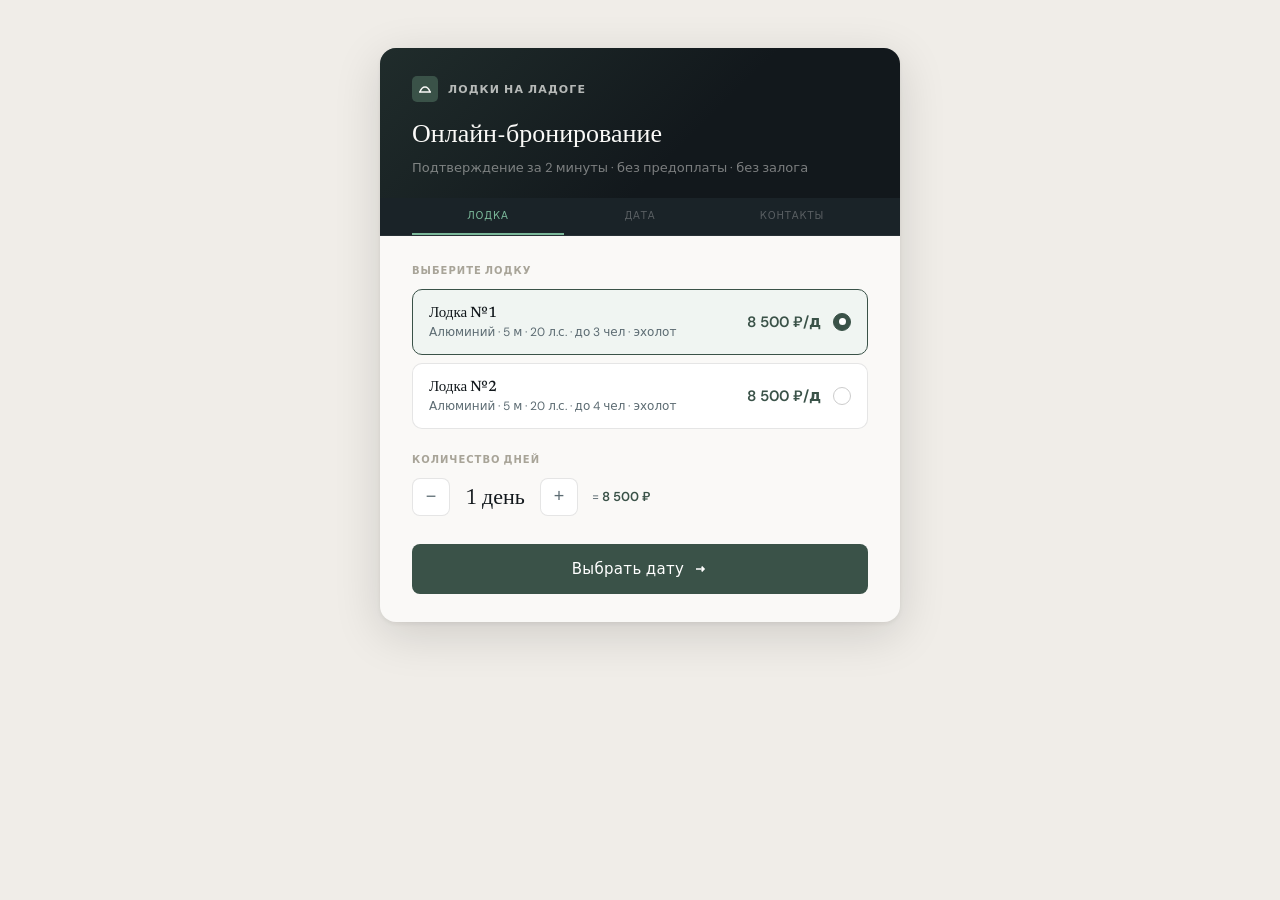
==== commit ce8727fa: "Откат к прежней версии сайта (редизайн не понравился) Co-Authored-By: Claude Opus 5.5 <noreply@anthr" ====
--- a/booking-widget.html
+++ b/booking-widget.html
@@ -2,212 +2,365 @@
 <html lang="ru">
 <head>
 <meta charset="UTF-8">
-<meta name="viewport" content="width=device-width, initial-scale=1">
+<meta name="viewport" content="width=device-width, initial-scale=1.0">
 <title>Бронирование — Лодки на Ладоге</title>
-<meta name="robots" content="noindex">
-<link rel="icon" href="favicon.svg" type="image/svg+xml">
-<script src="config.js"></script>
+<link rel="preconnect" href="https://fonts.googleapis.com">
+<link rel="preconnect" href="https://fonts.gstatic.com" crossorigin>
+<link href="https://fonts.googleapis.com/css2?family=DM+Sans:opsz,wght@9..40,400;9..40,500;9..40,600&family=Newsreader:ital,opsz,wght@0,6..72,400;0,6..72,500;1,6..72,400&display=swap" rel="stylesheet">
 <style>
-  @font-face { font-family: "Source Serif 4"; src: url("fonts/source-serif-4-cyrillic-wght-normal.woff2") format("woff2-variations"); font-weight: 200 900; font-display: swap; unicode-range: U+0301, U+0400-045F, U+0490-0491, U+04B0-04B1, U+2116; }
-  @font-face { font-family: "Source Serif 4"; src: url("fonts/source-serif-4-latin-wght-normal.woff2") format("woff2-variations"); font-weight: 200 900; font-display: swap; unicode-range: U+0000-00FF, U+2000-206F, U+20AC, U+2122, U+2212; }
-  @font-face { font-family: "Manrope"; src: url("fonts/manrope-cyrillic-wght-normal.woff2") format("woff2-variations"); font-weight: 200 800; font-display: swap; unicode-range: U+0301, U+0400-045F, U+0490-0491, U+04B0-04B1, U+2116; }
-  @font-face { font-family: "Manrope"; src: url("fonts/manrope-latin-wght-normal.woff2") format("woff2-variations"); font-weight: 200 800; font-display: swap; unicode-range: U+0000-00FF, U+2000-206F, U+20AC, U+2122, U+2212; }
-
   :root {
-    --ink: #12181c; --ink-soft: #1a2328; --slate: #56646b; --stone: #8a8577;
-    --linen: #faf9f7; --pebble: #f0ede8; --border: rgba(0,0,0,0.12);
-    --pine: #3a5248; --pine-deep: #2d4239; --pine-muted: #eef3f0; --boat: #c6463a; --tg: #2a8fcf;
-    --serif: "Source Serif 4", Georgia, serif;
-    --sans: "Manrope", system-ui, -apple-system, "Segoe UI", Roboto, sans-serif;
+    --ink:       #12181c;
+    --ink-soft:  #1a2328;
+    --slate:     #5c6b72;
+    --stone:     #a8a498;
+    --linen:     #faf9f7;
+    --pebble:    #f0ede8;
+    --border:    rgba(0,0,0,0.1);
+    --pine:      #3a5248;
+    --pine-deep: #2d4239;
+    --pine-muted:#f0f5f2;
+    --boat:      #c6463a;
+    --font-serif: "Newsreader", Georgia, serif;
+    --font-ui:   "DM Sans", system-ui, sans-serif;
     --ease: cubic-bezier(0.22,1,0.36,1);
   }
   * { box-sizing: border-box; margin: 0; padding: 0; }
-  body { font-family: var(--sans); font-size: 16px; color: var(--ink); background: var(--pebble); padding: 48px 16px 80px; display: flex; justify-content: center; }
-  body.embedded { padding: 48px 40px; display: block; }
-  @media (max-width: 480px) { body.embedded { padding: 20px 12px; } }
-  button { font: inherit; cursor: pointer; }
-  :focus-visible { outline: 2px solid var(--boat); outline-offset: 2px; }
-
-  .w { width: 100%; max-width: 560px; margin: 0 auto; background: var(--linen); border-radius: 16px; box-shadow: 0 2px 4px rgba(0,0,0,0.06), 0 12px 48px rgba(0,0,0,0.14); overflow: hidden; }
-  body.embedded .w { max-width: 520px; }
-
-  .w-head { background: var(--ink); padding: 28px 32px 22px; color: var(--linen); position: relative; overflow: hidden; }
-  .w-head::after { content: ''; position: absolute; inset: 0; background: linear-gradient(135deg, rgba(58,82,72,0.35) 0%, transparent 60%); pointer-events: none; }
-  .w-head > * { position: relative; z-index: 1; }
-  .w-logo { display: flex; align-items: center; gap: 10px; margin-bottom: 18px; }
-  .w-logo-mark { width: 26px; height: 26px; background: var(--pine); border-radius: 5px; display: flex; align-items: center; justify-content: center; }
+  body {
+    font-family: var(--font-ui);
+    background: var(--pebble);
+    min-height: 100vh;
+    display: flex;
+    align-items: flex-start;
+    justify-content: center;
+    padding: 48px 16px 80px;
+  }
+
+  /* ── Widget shell ── */
+  .w {
+    width: 100%;
+    max-width: 520px;
+    background: var(--linen);
+    border-radius: 16px;
+    box-shadow: 0 2px 4px rgba(0,0,0,0.06), 0 12px 48px rgba(0,0,0,0.14);
+    overflow: hidden;
+  }
+
+  /* ── Header ── */
+  .w-head {
+    background: var(--ink);
+    padding: 28px 32px 22px;
+    position: relative;
+    overflow: hidden;
+  }
+  .w-head::after {
+    content: '';
+    position: absolute;
+    inset: 0;
+    background: linear-gradient(135deg, rgba(58,82,72,0.35) 0%, transparent 60%);
+    pointer-events: none;
+  }
+  .w-logo {
+    display: flex; align-items: center; gap: 10px; margin-bottom: 18px; position: relative; z-index: 1;
+  }
+  .w-logo-mark {
+    width: 26px; height: 26px;
+    background: var(--pine);
+    border-radius: 5px;
+    display: flex; align-items: center; justify-content: center;
+  }
   .w-logo-mark svg { width: 14px; height: 14px; }
-  .w-logo-text { font-size: 11px; font-weight: 600; letter-spacing: 0.1em; text-transform: uppercase; color: rgba(250,249,247,0.7); }
-  .w-head h2 { font-family: var(--serif); font-size: 26px; font-weight: 450; line-height: 1.2; margin-bottom: 6px; }
-  .w-head p { font-size: 14px; color: rgba(250,249,247,0.7); }
-
-  .w-steps { display: flex; background: var(--ink-soft); padding: 0 28px; border-top: 1px solid rgba(255,255,255,0.08); }
-  .w-step { flex: 1; text-align: center; padding: 12px 0; font-size: 12px; font-weight: 600; letter-spacing: 0.08em; text-transform: uppercase; color: rgba(250,249,247,0.45); border-bottom: 2px solid transparent; }
+  .w-logo-text {
+    font-size: 11px; font-weight: 600; letter-spacing: 0.1em; text-transform: uppercase;
+    color: rgba(250,249,247,0.7);
+  }
+  .w-head h2 {
+    font-family: var(--font-serif);
+    font-size: 26px;
+    font-weight: 400;
+    color: var(--linen);
+    line-height: 1.25;
+    margin-bottom: 6px;
+    position: relative; z-index: 1;
+  }
+  .w-head p {
+    font-size: 13px; color: rgba(250,249,247,0.45);
+    position: relative; z-index: 1;
+  }
+
+  /* ── Step bar ── */
+  .w-steps {
+    display: flex;
+    background: var(--ink-soft);
+    padding: 0 32px;
+    border-bottom: 1px solid rgba(255,255,255,0.06);
+  }
+  .w-step {
+    flex: 1; text-align: center; padding: 11px 0;
+    font-size: 10px; font-weight: 500; letter-spacing: 0.09em; text-transform: uppercase;
+    color: rgba(250,249,247,0.28);
+    border-bottom: 2px solid transparent;
+    transition: all 0.25s var(--ease);
+  }
   .w-step.active { color: #7bb89a; border-bottom-color: #7bb89a; }
-  .w-step.done { color: rgba(250,249,247,0.7); }
-
-  .w-body { padding: 24px 28px 28px; }
-  .lbl { font-size: 12px; font-weight: 700; letter-spacing: 0.1em; text-transform: uppercase; color: var(--slate); margin-bottom: 10px; }
-
-  .boats { display: grid; gap: 8px; margin-bottom: 24px; }
-  .boat-card { display: flex; justify-content: space-between; align-items: center; gap: 12px; width: 100%; min-height: 64px; padding: 12px 16px; text-align: left; background: #fff; border: 1px solid var(--border); border-radius: 10px; transition: border-color .18s, background .18s; }
-  .boat-card:hover, .boat-card.sel { border-color: var(--pine); background: var(--pine-muted); }
-  .boat-card__name { font-family: var(--serif); font-size: 18px; font-weight: 500; }
-  .boat-card__sub { font-size: 13px; color: var(--slate); }
+  .w-step.done   { color: rgba(250,249,247,0.45); }
+
+  /* ── Body ── */
+  .w-body { padding: 28px 32px; }
+
+  /* ── Label ── */
+  .lbl {
+    font-size: 10px; font-weight: 600; letter-spacing: 0.1em; text-transform: uppercase;
+    color: var(--stone); margin-bottom: 12px;
+  }
+
+  /* ── Boat cards ── */
+  .boats { display: flex; flex-direction: column; gap: 8px; margin-bottom: 24px; }
+  .boat-card {
+    border: 1px solid var(--border);
+    border-radius: 10px;
+    padding: 14px 16px;
+    cursor: pointer;
+    transition: border-color 0.18s, background 0.18s;
+    display: flex; justify-content: space-between; align-items: center;
+    background: #fff;
+  }
+  .boat-card:hover { border-color: var(--pine); background: var(--pine-muted); }
+  .boat-card.sel  { border-color: var(--pine); background: var(--pine-muted); }
+  .boat-card__name { font-size: 15px; font-weight: 500; color: var(--ink); margin-bottom: 3px; font-family: var(--font-serif); }
+  .boat-card__sub  { font-size: 12px; color: var(--slate); }
   .boat-card__right { display: flex; align-items: center; gap: 12px; flex-shrink: 0; }
-  .boat-card__price { font-size: 15px; font-weight: 700; color: var(--pine); white-space: nowrap; }
-  .radio { width: 20px; height: 20px; border-radius: 50%; border: 1.5px solid #bbb; display: flex; align-items: center; justify-content: center; }
+  .boat-card__price { font-size: 15px; font-weight: 600; color: var(--pine); }
+  .radio {
+    width: 18px; height: 18px; border-radius: 50%;
+    border: 1.5px solid #ccc;
+    display: flex; align-items: center; justify-content: center;
+    transition: all 0.18s;
+  }
   .boat-card.sel .radio { border-color: var(--pine); background: var(--pine); }
-  .boat-card.sel .radio::after { content: ''; width: 8px; height: 8px; border-radius: 50%; background: #fff; }
-
-  .days-row { display: flex; align-items: center; gap: 12px; margin-bottom: 24px; flex-wrap: wrap; }
-  .day-btn { width: 44px; height: 44px; border-radius: 10px; border: 1px solid var(--border); background: #fff; font-size: 20px; color: var(--ink); display: flex; align-items: center; justify-content: center; }
+  .boat-card.sel .radio::after { content: ''; width: 7px; height: 7px; border-radius: 50%; background: #fff; display: block; }
+
+  /* ── Days ── */
+  .days-row { display: flex; align-items: center; gap: 14px; margin-bottom: 28px; }
+  .day-btn {
+    width: 38px; height: 38px; border-radius: 8px;
+    border: 1px solid var(--border); background: #fff;
+    font-size: 18px; cursor: pointer; color: var(--slate);
+    display: flex; align-items: center; justify-content: center;
+    transition: background 0.15s;
+  }
   .day-btn:hover { background: var(--pebble); }
-  .days-val { font-family: var(--serif); font-size: 22px; min-width: 72px; text-align: center; }
-  .days-price { font-size: 15px; color: var(--slate); }
-  .days-price strong { color: var(--pine); }
-
-  .cal { margin-bottom: 20px; }
-  .cal-nav { display: flex; justify-content: space-between; align-items: center; margin-bottom: 8px; }
-  .cal-nav button { width: 44px; height: 44px; background: none; border: 0; border-radius: 8px; font-size: 22px; color: var(--slate); }
+  .days-val { font-family: var(--font-serif); font-size: 22px; color: var(--ink); min-width: 62px; text-align: center; }
+  .days-price { font-size: 13px; color: var(--slate); }
+  .days-price strong { color: var(--pine); font-weight: 600; }
+
+  /* ── Calendar ── */
+  .cal { margin-bottom: 24px; }
+  .cal-nav { display: flex; justify-content: space-between; align-items: center; margin-bottom: 14px; }
+  .cal-nav button { background: none; border: none; padding: 6px 10px; cursor: pointer; color: var(--slate); font-size: 18px; border-radius: 6px; }
   .cal-nav button:hover { background: var(--pebble); }
-  .cal-nav button:disabled { opacity: .3; cursor: default; }
-  .cal-month { font-family: var(--serif); font-size: 18px; }
-  .cal-grid { display: grid; grid-template-columns: repeat(7, 1fr); gap: 2px; }
-  .cal-dn { text-align: center; font-size: 12px; font-weight: 700; color: var(--stone); padding: 4px 0 8px; }
-  .cal-d { min-height: 44px; display: flex; align-items: center; justify-content: center; font-size: 15px; background: none; border: 0; border-radius: 8px; color: var(--ink); }
-  .cal-d:hover:not(:disabled) { background: var(--pine-muted); color: var(--pine); }
-  .cal-d:disabled { color: #c4c4c4; cursor: default; }
-  .cal-d.today { box-shadow: inset 0 0 0 1px var(--border); }
-  .cal-d.sel { background: var(--pine); color: #fff; font-weight: 700; }
-
-  .slots { display: grid; grid-template-columns: repeat(3, 1fr); gap: 8px; margin-bottom: 8px; }
-  .slot { min-height: 48px; border: 1px solid var(--border); border-radius: 8px; background: #fff; font-size: 16px; font-weight: 600; color: var(--ink); }
+  .cal-month { font-family: var(--font-serif); font-size: 16px; color: var(--ink); }
+  .cal-grid { display: grid; grid-template-columns: repeat(7,1fr); gap: 2px; }
+  .cal-dn { text-align: center; font-size: 10px; font-weight: 600; letter-spacing: 0.06em; color: var(--stone); padding: 4px 0 10px; }
+  .cal-d {
+    aspect-ratio: 1; display: flex; align-items: center; justify-content: center;
+    font-size: 13px; color: var(--ink); border-radius: 7px; cursor: pointer;
+    transition: all 0.14s;
+  }
+  .cal-d:hover { background: var(--pine-muted); color: var(--pine); }
+  .cal-d.empty { cursor: default; }
+  .cal-d.na { color: #ccc; cursor: not-allowed; }
+  .cal-d.na:hover { background: none; color: #ccc; }
+  .cal-d.sel { background: var(--pine); color: #fff; font-weight: 600; }
+  .cal-d.sel:hover { background: var(--pine-deep); color: #fff; }
+
+  /* ── Time slots ── */
+  .slots { display: grid; grid-template-columns: repeat(3,1fr); gap: 7px; margin-bottom: 24px; }
+  .slot {
+    border: 1px solid var(--border); border-radius: 8px; padding: 10px 6px;
+    text-align: center; cursor: pointer; background: #fff;
+    font-size: 14px; font-weight: 500; color: var(--ink);
+    transition: all 0.14s;
+  }
   .slot:hover { border-color: var(--pine); background: var(--pine-muted); }
   .slot.sel { background: var(--pine); border-color: var(--pine); color: #fff; }
-  .hint { font-size: 13px; color: var(--slate); margin-bottom: 20px; line-height: 1.5; }
-
+  .slot.busy { color: #ccc; border-color: #eee; cursor: not-allowed; text-decoration: line-through; }
+  .slot.busy:hover { background: #fff; border-color: #eee; }
+  .slot small { display: block; font-size: 10px; margin-top: 2px; opacity: 0.6; }
+
+  /* ── Form ── */
   .field { margin-bottom: 14px; }
-  .field__label { font-size: 12px; font-weight: 700; letter-spacing: .06em; text-transform: uppercase; color: var(--slate); margin-bottom: 6px; }
-  .field__box { min-height: 48px; padding: 12px 14px; border: 1px dashed rgba(0,0,0,.16); border-radius: 8px; font-size: 16px; line-height: 22px; color: #9aa3a7; background: rgba(255,255,255,.6); white-space: nowrap; overflow: hidden; text-overflow: ellipsis; }
-  .preview { pointer-events: none; user-select: none; -webkit-user-select: none; }
-  .preview-note { display: flex; gap: 8px; align-items: flex-start; font-size: 14px; line-height: 1.45; color: var(--slate); margin: 0 0 18px; }
-  .preview-note::before { content: "i"; flex: none; width: 18px; height: 18px; margin-top: 1px; border-radius: 50%; background: var(--pine-muted); color: var(--pine); font: 700 12px/18px var(--serif); text-align: center; }
-  .alt-row { display: grid; grid-template-columns: 1fr; gap: 10px; margin-top: 10px; }
+  .field label { display: block; font-size: 11px; font-weight: 500; letter-spacing: 0.05em; color: var(--slate); margin-bottom: 5px; text-transform: uppercase; }
+  .field input {
+    width: 100%; padding: 11px 14px;
+    border: 1px solid var(--border); border-radius: 8px;
+    font-size: 15px; font-family: var(--font-ui); color: var(--ink); background: #fff; outline: none;
+    transition: border-color 0.15s;
+  }
+  .field input:focus { border-color: var(--pine); }
+  .field input::placeholder { color: #c8c4bc; }
   .f2 { display: grid; grid-template-columns: 1fr 1fr; gap: 12px; }
-  @media (max-width: 420px) { .f2 { grid-template-columns: 1fr; gap: 0; } .w-head, .w-body { padding-left: 18px; padding-right: 18px; } .w-steps { padding: 0 18px; } }
-
+
+  /* ── Summary ── */
   .summary { background: var(--pebble); border-radius: 10px; padding: 16px; margin-bottom: 20px; }
-  .sum-row { display: flex; justify-content: space-between; gap: 12px; font-size: 15px; color: var(--slate); margin-bottom: 6px; }
-  .sum-row strong { color: var(--ink); font-weight: 600; text-align: right; }
-  .sum-total { border-top: 1px solid rgba(0,0,0,.08); padding-top: 10px; margin: 8px 0 0; color: var(--ink); font-weight: 700; align-items: baseline; }
-  .sum-total strong { font-family: var(--serif); font-size: 22px; color: var(--pine); }
-
-  .btn-main { display: flex; align-items: center; justify-content: center; gap: 8px; width: 100%; min-height: 52px; padding: 14px; background: var(--pine); color: #fff; border: 0; border-radius: 10px; font-size: 16px; font-weight: 700; text-decoration: none; transition: background .18s; }
+  .sum-row { display: flex; justify-content: space-between; font-size: 13px; color: var(--slate); margin-bottom: 7px; }
+  .sum-row:last-child { margin-bottom: 0; }
+  .sum-row strong { color: var(--ink); font-weight: 500; }
+  .sum-total { border-top: 1px solid rgba(0,0,0,0.08); padding-top: 10px; margin-top: 5px; font-size: 14px; color: var(--ink); font-weight: 600; }
+  .sum-total strong { font-family: var(--font-serif); font-size: 20px; color: var(--pine); }
+
+  /* ── Buttons ── */
+  .btn-main {
+    width: 100%; background: var(--pine); color: #fff;
+    border: none; border-radius: 8px; padding: 15px;
+    font-size: 15px; font-weight: 500; font-family: var(--font-ui);
+    cursor: pointer; letter-spacing: 0.02em;
+    display: flex; align-items: center; justify-content: center; gap: 8px;
+    transition: background 0.18s, transform 0.1s;
+  }
   .btn-main:hover { background: var(--pine-deep); }
-  .btn-tg { background: var(--tg); }
-  .btn-tg:hover { background: #2379b0; }
-  .copied { font-size: 13px; text-align: center; color: var(--pine); margin: 8px 0 0; min-height: 1em; }
-  .btn-back { flex: 0 0 52px; width: 52px; background: var(--pebble); color: var(--slate); }
+  .btn-main:active { transform: scale(0.98); }
+  .btn-back {
+    background: var(--pebble); color: var(--slate);
+    width: 46px; flex: 0 0 46px; padding: 0;
+  }
   .btn-back:hover { background: #e5e1da; }
-  .btn-ghost { background: transparent; color: var(--pine); border: 1px solid var(--border); }
-  .btn-ghost:hover { background: var(--pine-muted); }
   .btn-row { display: flex; gap: 10px; }
-  .note { text-align: center; font-size: 13px; color: var(--slate); margin-top: 12px; line-height: 1.55; }
-
+  .note { text-align: center; font-size: 11px; color: var(--stone); margin-top: 12px; line-height: 1.6; }
+
+  /* ── Progress dots ── */
+  .prog { display: flex; justify-content: center; gap: 5px; margin-bottom: 22px; }
+  .dot { width: 5px; height: 5px; border-radius: 50%; background: #ddd; transition: all 0.22s var(--ease); }
+  .dot.a { background: var(--pine); width: 16px; border-radius: 2.5px; }
+  .dot.d { background: #7bb89a; }
+
+  /* ── Screen toggle ── */
   .screen { display: none; }
   .screen.on { display: block; }
 
-  .confirm { text-align: center; padding: 8px 0 4px; }
-  .confirm-icon { width: 64px; height: 64px; border-radius: 50%; background: #e3f2e9; margin: 0 auto 18px; display: flex; align-items: center; justify-content: center; }
-  .confirm h3 { font-family: var(--serif); font-size: 26px; font-weight: 450; margin-bottom: 10px; }
-  .confirm > p { font-size: 15px; color: var(--slate); line-height: 1.6; margin-bottom: 20px; }
-  .confirm .btn-main + .btn-main { margin-top: 10px; }
+  /* ── Confirm screen ── */
+  .confirm { padding: 56px 32px; text-align: center; }
+  .confirm-icon {
+    width: 72px; height: 72px; border-radius: 50%;
+    background: var(--pine-muted); margin: 0 auto 24px;
+    display: flex; align-items: center; justify-content: center;
+  }
+  .confirm h2 { font-family: var(--font-serif); font-size: 26px; font-weight: 400; color: var(--ink); margin-bottom: 10px; }
+  .confirm p { font-size: 14px; color: var(--slate); line-height: 1.65; margin-bottom: 28px; }
+  .confirm-info { background: var(--pebble); border-radius: 10px; padding: 16px; text-align: left; margin-bottom: 20px; }
+  .confirm-info .lbl { margin-bottom: 4px; }
+  .confirm-info .val { font-family: var(--font-serif); font-size: 20px; color: var(--ink); }
+  .btn-tg {
+    display: flex; align-items: center; justify-content: center; gap: 8px;
+    background: var(--pine); color: #fff; text-decoration: none;
+    border-radius: 8px; padding: 15px; font-size: 15px; font-weight: 500;
+  }
+  .btn-tg:hover { background: var(--pine-deep); }
 </style>
 </head>
 <body>
 <div class="w">
+
+  <!-- Header -->
   <div class="w-head">
     <div class="w-logo">
-      <div class="w-logo-mark"><svg viewBox="0 0 14 14" fill="none" stroke="#faf9f7" stroke-width="1.5" aria-hidden="true"><path d="M2 10c1-3 3-5 5-5s4 2 5 5"/><path d="M1 10h12"/></svg></div>
+      <div class="w-logo-mark">
+        <svg viewBox="0 0 14 14" fill="none" stroke="#faf9f7" stroke-width="1.5"><path d="M2 10c1-3 3-5 5-5s4 2 5 5"/><path d="M1 10h12"/></svg>
+      </div>
       <span class="w-logo-text">Лодки на Ладоге</span>
     </div>
     <h2>Онлайн‑бронирование</h2>
-    <p>Подтвердим в течение 15 минут · без предоплаты · без залога</p>
+    <p>Подтверждение за 2 минуты · без предоплаты · без залога</p>
   </div>
 
-  <div class="w-steps" aria-hidden="true">
+  <!-- Steps -->
+  <div class="w-steps">
     <div class="w-step active" id="s1">Лодка</div>
     <div class="w-step" id="s2">Дата</div>
-    <div class="w-step" id="s3">Заявка</div>
+    <div class="w-step" id="s3">Контакты</div>
   </div>
 
+  <!-- Body -->
   <div class="w-body">
+
     <!-- Screen 1 -->
     <div class="screen on" id="sc1">
-      <div class="lbl" id="boat-lbl">Выберите лодку</div>
-      <div class="boats" role="radiogroup" aria-labelledby="boat-lbl">
-        <button type="button" class="boat-card sel" role="radio" aria-checked="true" data-boat="Лодка №1">
-          <span><span class="boat-card__name">Лодка №1</span><br><span class="boat-card__sub">Алюминий · 5 м · 20 л.с. · до 4 чел · эхолот</span></span>
-          <span class="boat-card__right"><span class="boat-card__price">8 500 ₽/день</span><span class="radio"></span></span>
-        </button>
-        <button type="button" class="boat-card" role="radio" aria-checked="false" data-boat="Лодка №2">
-          <span><span class="boat-card__name">Лодка №2</span><br><span class="boat-card__sub">Алюминий · 5 м · 20 л.с. · до 4 чел · эхолот</span></span>
-          <span class="boat-card__right"><span class="boat-card__price">8 500 ₽/день</span><span class="radio"></span></span>
-        </button>
+      <div class="lbl">Выберите лодку</div>
+      <div class="boats">
+        <div class="boat-card sel" onclick="pickBoat(this,'Лодка №1')">
+          <div>
+            <div class="boat-card__name">Лодка №1</div>
+            <div class="boat-card__sub">Алюминий · 5 м · 20 л.с. · до 3 чел · эхолот</div>
+          </div>
+          <div class="boat-card__right">
+            <div class="boat-card__price">8 500 ₽/д</div>
+            <div class="radio"></div>
+          </div>
+        </div>
+        <div class="boat-card" onclick="pickBoat(this,'Лодка №2')">
+          <div>
+            <div class="boat-card__name">Лодка №2</div>
+            <div class="boat-card__sub">Алюминий · 5 м · 20 л.с. · до 4 чел · эхолот</div>
+          </div>
+          <div class="boat-card__right">
+            <div class="boat-card__price">8 500 ₽/д</div>
+            <div class="radio"></div>
+          </div>
+        </div>
       </div>
 
       <div class="lbl">Количество дней</div>
       <div class="days-row">
-        <button type="button" class="day-btn" data-days="-1" aria-label="Меньше дней">−</button>
-        <span class="days-val" id="days-val" aria-live="polite">1 день</span>
-        <button type="button" class="day-btn" data-days="1" aria-label="Больше дней">+</button>
+        <button class="day-btn" onclick="chDays(-1)">−</button>
+        <span class="days-val" id="days-val">1 день</span>
+        <button class="day-btn" onclick="chDays(1)">+</button>
         <span class="days-price">= <strong id="days-price">8 500 ₽</strong></span>
       </div>
 
-      <button type="button" class="btn-main" data-go="2">
+      <button class="btn-main" onclick="go(2)">
         Выбрать дату
-        <svg width="16" height="16" viewBox="0 0 20 20" fill="none" stroke="currentColor" stroke-width="2" aria-hidden="true"><path d="M5 10h10M12 7l3 3-3 3"/></svg>
+        <svg width="16" height="16" viewBox="0 0 20 20" fill="none" stroke="currentColor" stroke-width="2"><path d="M5 10h10M12 7l3 3-3 3"/></svg>
       </button>
     </div>
 
     <!-- Screen 2 -->
     <div class="screen" id="sc2">
+      <div class="prog"><div class="dot d"></div><div class="dot a"></div><div class="dot"></div></div>
+
       <div class="lbl">Дата выхода на воду</div>
       <div class="cal">
         <div class="cal-nav">
-          <button type="button" id="cal-prev" aria-label="Предыдущий месяц">&#8249;</button>
-          <span class="cal-month" id="cal-m" aria-live="polite"></span>
-          <button type="button" id="cal-next" aria-label="Следующий месяц">&#8250;</button>
+          <button onclick="chMonth(-1)">&#8249;</button>
+          <span class="cal-month" id="cal-m"></span>
+          <button onclick="chMonth(1)">&#8250;</button>
         </div>
         <div class="cal-grid" id="cal-g"></div>
       </div>
 
       <div class="lbl">Время старта</div>
-      <div class="slots" id="slots">
-        <button type="button" class="slot">06:00</button>
-        <button type="button" class="slot">07:00</button>
-        <button type="button" class="slot sel">08:00</button>
-        <button type="button" class="slot">09:00</button>
-        <button type="button" class="slot">10:00</button>
-        <button type="button" class="slot">11:00</button>
-      </div>
-      <p class="hint">Свободна ли лодка на&nbsp;выбранное время, подтвердим в&nbsp;переписке.</p>
+      <div class="slots">
+        <div class="slot busy">06:00<small>занято</small></div>
+        <div class="slot" onclick="pickSlot(this)">07:00<small>свободно</small></div>
+        <div class="slot sel" onclick="pickSlot(this)">08:00<small>свободно</small></div>
+        <div class="slot" onclick="pickSlot(this)">09:00<small>свободно</small></div>
+        <div class="slot" onclick="pickSlot(this)">10:00<small>свободно</small></div>
+        <div class="slot busy">11:00<small>занято</small></div>
+      </div>
 
       <div class="btn-row">
-        <button type="button" class="btn-main btn-back" data-go="1" aria-label="Назад">
-          <svg width="16" height="16" viewBox="0 0 20 20" fill="none" stroke="currentColor" stroke-width="2" aria-hidden="true"><path d="M15 10H5M8 13l-3-3 3-3"/></svg>
+        <button class="btn-main btn-back" onclick="go(1)">
+          <svg width="16" height="16" viewBox="0 0 20 20" fill="none" stroke="currentColor" stroke-width="2"><path d="M15 10H5M8 13l-3-3 3-3"/></svg>
         </button>
-        <button type="button" class="btn-main" data-go="3" style="flex:1">
-          Далее
-          <svg width="16" height="16" viewBox="0 0 20 20" fill="none" stroke="currentColor" stroke-width="2" aria-hidden="true"><path d="M5 10h10M12 7l3 3-3 3"/></svg>
+        <button class="btn-main" onclick="go(3)" style="flex:1">
+          Ввести контакты
+          <svg width="16" height="16" viewBox="0 0 20 20" fill="none" stroke="currentColor" stroke-width="2"><path d="M5 10h10M12 7l3 3-3 3"/></svg>
         </button>
       </div>
     </div>
 
-    <!-- Screen 3: демо-форма. Поля ниже только картинка: сайт не собирает имя и телефон,
-         их гость пишет сам в переписке. Рабочая форма с согласием лежит в git-теге with-form. -->
+    <!-- Screen 3 -->
     <div class="screen" id="sc3">
+      <div class="prog"><div class="dot d"></div><div class="dot d"></div><div class="dot a"></div></div>
+
       <div class="summary">
         <div class="sum-row"><span>Лодка</span><strong id="sum-boat">Лодка №1</strong></div>
         <div class="sum-row"><span>Дата</span><strong id="sum-date">—</strong></div>
@@ -216,173 +369,132 @@
         <div class="sum-row sum-total"><span>Итого</span><strong id="sum-price">8 500 ₽</strong></div>
       </div>
 
-      <div class="preview" aria-hidden="true">
-        <div class="f2">
-          <div class="field">
-            <div class="field__label">Имя</div>
-            <div class="field__box">Ваше имя</div>
-          </div>
-          <div class="field">
-            <div class="field__label">Телефон</div>
-            <div class="field__box">+7 900 000&#8209;00&#8209;00</div>
-          </div>
-        </div>
-        <div class="field">
-          <div class="field__label">Комментарий</div>
-          <div class="field__box">Нужны снасти, маршрут до&nbsp;Орешка…</div>
-        </div>
-      </div>
-      <p class="preview-note">Имя и&nbsp;телефон укажете в&nbsp;переписке. Сайт не&nbsp;собирает личные данные.</p>
+      <div class="f2">
+        <div class="field"><label>Имя</label><input type="text" placeholder="Ваше имя"></div>
+        <div class="field"><label>Телефон</label><input type="tel" placeholder="+7 900 000 00 00"></div>
+      </div>
+      <div class="field"><label>Комментарий</label><input type="text" placeholder="Спиннинги, маршрут до Орешка..."></div>
 
       <div class="btn-row">
-        <button type="button" class="btn-main btn-back" data-go="2" aria-label="Назад">
-          <svg width="16" height="16" viewBox="0 0 20 20" fill="none" stroke="currentColor" stroke-width="2" aria-hidden="true"><path d="M15 10H5M8 13l-3-3 3-3"/></svg>
+        <button class="btn-main btn-back" onclick="go(2)">
+          <svg width="16" height="16" viewBox="0 0 20 20" fill="none" stroke="currentColor" stroke-width="2"><path d="M15 10H5M8 13l-3-3 3-3"/></svg>
         </button>
-        <a class="btn-main btn-tg" id="tg-main" href="https://t.me/+79052182094" target="_blank" rel="noopener" style="flex:1">
-          <svg width="18" height="18" viewBox="0 0 24 24" fill="currentColor" aria-hidden="true"><path d="M21.9 4.3 18.7 19.4c-.2 1-.9 1.3-1.8.8l-4.9-3.6-2.4 2.3c-.3.3-.5.5-1 .5l.3-5 9.1-8.2c.4-.4-.1-.6-.6-.2L6.2 13.1 1.4 11.6c-1-.3-1-1 .2-1.5L20.6 2.8c.9-.3 1.6.2 1.3 1.5z"/></svg>
-          Написать в Telegram
-        </a>
-      </div>
-      <div class="alt-row">
-        <a class="btn-main btn-ghost" id="tel-link" href="tel:+79052182094" style="flex:1">Позвонить</a>
-              </div>
-      <p class="copied" id="copied" aria-live="polite"></p>
-      <p class="note">Без предоплаты · без залога · подтвердим в&nbsp;течение 15&nbsp;минут</p>
+        <button class="btn-main" onclick="confirm()" style="flex:1">
+          Забронировать лодку
+          <svg width="16" height="16" viewBox="0 0 20 20" fill="none" stroke="currentColor" stroke-width="2"><path d="M4 10l5 5L16 6"/></svg>
+        </button>
+      </div>
+      <p class="note">Без предоплаты · Без залога · Позвоним для подтверждения</p>
     </div>
+
   </div>
 </div>
 
 <script>
-(function () {
-  var CFG = window.LODKI_CONFIG || {};
-  var PRICE = CFG.pricePerDay || 8500;
-  var MONTHS = ['Январь','Февраль','Март','Апрель','Май','Июнь','Июль','Август','Сентябрь','Октябрь','Ноябрь','Декабрь'];
-  var MONTHS_G = ['января','февраля','марта','апреля','мая','июня','июля','августа','сентября','октября','ноября','декабря'];
-  var WD = ['вс','пн','вт','ср','чт','пт','сб'];
-  var DAYS_LABEL = ['','1 день','2 дня','3 дня','4 дня','5 дней','6 дней','7 дней'];
-
-  if (window.self !== window.top) document.body.classList.add('embedded');
-
-  var today = new Date(); today.setHours(0,0,0,0);
-  var st = { boat: 'Лодка №1', days: 1, time: '08:00', date: new Date(today), month: today.getMonth(), year: today.getFullYear() };
-  var $ = function (id) { return document.getElementById(id); };
-  var money = function (n) { return n.toLocaleString('ru-RU').replace(/ /g, ' ') + ' ₽'; };
-  var fmtDate = function (d) { return d.getDate() + ' ' + MONTHS_G[d.getMonth()] + ' ' + d.getFullYear() + ' (' + WD[d.getDay()] + ')'; };
-
-  function go(n) {
-    [1,2,3].forEach(function (i) { $('sc' + i).classList.toggle('on', i === n); });
-    [1,2,3].forEach(function (i) {
-      var s = $('s' + i); s.classList.remove('active', 'done');
-      var k = Math.min(n, 3);
-      if (i < k) s.classList.add('done'); else if (i === k) s.classList.add('active');
-    });
-    if (n === 3) { fillSummary(); fillLinks(); }
-    reportHeight();
-  }
-  document.querySelectorAll('[data-go]').forEach(function (b) { b.addEventListener('click', function () { go(+b.getAttribute('data-go')); }); });
-
-  function pickBoat(name) {
-    st.boat = name;
-    document.querySelectorAll('.boat-card').forEach(function (c) {
-      var on = c.getAttribute('data-boat') === name;
-      c.classList.toggle('sel', on); c.setAttribute('aria-checked', String(on));
-    });
-  }
-  document.querySelectorAll('.boat-card').forEach(function (c) { c.addEventListener('click', function () { pickBoat(c.getAttribute('data-boat')); }); });
-
-  document.querySelectorAll('[data-days]').forEach(function (b) {
-    b.addEventListener('click', function () {
-      st.days = Math.max(1, Math.min(7, st.days + (+b.getAttribute('data-days'))));
-      $('days-val').textContent = DAYS_LABEL[st.days];
-      $('days-price').textContent = money(st.days * PRICE);
-    });
+const PRICE = 8500;
+const MONTHS = ['Январь','Февраль','Март','Апрель','Май','Июнь','Июль','Август','Сентябрь','Октябрь','Ноябрь','Декабрь'];
+const MONTHS_G = ['января','февраля','марта','апреля','мая','июня','июля','августа','сентября','октября','ноября','декабря'];
+const DAYS_LABEL = ['','1 день','2 дня','3 дня','4 дня','5 дней','6 дней','7 дней'];
+const UNAVAIL = [1,2,8,9,15,22,23];
+
+let days = 1, boat = 'Лодка №1', time = '08:00';
+let month = new Date().getMonth(), year = new Date().getFullYear(), selDay = 12;
+
+function go(n) {
+  [1,2,3].forEach(i => {
+    document.getElementById('sc'+i).classList.toggle('on', i===n);
+    const s = document.getElementById('s'+i);
+    s.classList.remove('active','done');
+    if (i < n) s.classList.add('done');
+    if (i === n) s.classList.add('active');
   });
-
-  document.querySelectorAll('.slot').forEach(function (s) {
-    s.addEventListener('click', function () {
-      document.querySelectorAll('.slot').forEach(function (x) { x.classList.remove('sel'); });
-      s.classList.add('sel'); st.time = s.textContent.trim();
-    });
+  if (n===3) fillSummary();
+}
+
+function pickBoat(el, name) {
+  document.querySelectorAll('.boat-card').forEach(c => c.classList.remove('sel'));
+  el.classList.add('sel');
+  boat = name;
+}
+
+function chDays(d) {
+  days = Math.max(1, Math.min(7, days+d));
+  document.getElementById('days-val').textContent = DAYS_LABEL[days];
+  document.getElementById('days-price').textContent = (days*PRICE).toLocaleString('ru') + ' ₽';
+}
+
+function pickSlot(el) {
+  if (el.classList.contains('busy')) return;
+  document.querySelectorAll('.slot').forEach(s => s.classList.remove('sel'));
+  el.classList.add('sel');
+  time = el.textContent.split('\n')[0].trim();
+}
+
+function renderCal() {
+  document.getElementById('cal-m').textContent = MONTHS[month] + ' ' + year;
+  const g = document.getElementById('cal-g'); g.innerHTML = '';
+  ['Пн','Вт','Ср','Чт','Пт','Сб','Вс'].forEach(d => {
+    const e = document.createElement('div'); e.className='cal-dn'; e.textContent=d; g.appendChild(e);
   });
-
-  function renderCal() {
-    $('cal-m').textContent = MONTHS[st.month] + ' ' + st.year;
-    $('cal-prev').disabled = (st.year === today.getFullYear() && st.month === today.getMonth());
-    var g = $('cal-g'); g.innerHTML = '';
-    ['Пн','Вт','Ср','Чт','Пт','Сб','Вс'].forEach(function (d) { var e = document.createElement('div'); e.className = 'cal-dn'; e.textContent = d; g.appendChild(e); });
-    var first = new Date(st.year, st.month, 1).getDay();
-    var off = first === 0 ? 6 : first - 1;
-    for (var i = 0; i < off; i++) g.appendChild(document.createElement('div'));
-    var total = new Date(st.year, st.month + 1, 0).getDate();
-    for (var d = 1; d <= total; d++) {
-      var dt = new Date(st.year, st.month, d);
-      var b = document.createElement('button'); b.type = 'button'; b.className = 'cal-d'; b.textContent = d;
-      b.setAttribute('aria-label', fmtDate(dt));
-      if (dt < today) b.disabled = true;
-      if (+dt === +today) b.classList.add('today');
-      if (+dt === +st.date) { b.classList.add('sel'); b.setAttribute('aria-pressed', 'true'); }
-      (function (dt, b) {
-        b.addEventListener('click', function () {
-          st.date = dt;
-          g.querySelectorAll('.cal-d').forEach(function (x) { x.classList.remove('sel'); x.removeAttribute('aria-pressed'); });
-          b.classList.add('sel'); b.setAttribute('aria-pressed', 'true');
-        });
-      })(dt, b);
-      g.appendChild(b);
-    }
-    reportHeight();
-  }
-  $('cal-prev').addEventListener('click', function () { st.month--; if (st.month < 0) { st.month = 11; st.year--; } renderCal(); });
-  $('cal-next').addEventListener('click', function () { st.month++; if (st.month > 11) { st.month = 0; st.year++; } renderCal(); });
-
-  function fillSummary() {
-    $('sum-boat').textContent = st.boat;
-    $('sum-date').textContent = fmtDate(st.date);
-    $('sum-time').textContent = st.time;
-    $('sum-days').textContent = DAYS_LABEL[st.days];
-    $('sum-price').textContent = money(st.days * PRICE);
-  }
-
-  function buildMessage() {
-    return [
-      'Здравствуйте! Хочу забронировать лодку.',
-      'Лодка: ' + st.boat,
-      'Дата: ' + fmtDate(st.date),
-      'Время старта: ' + st.time,
-      'Дней: ' + DAYS_LABEL[st.days],
-      'Итого: ' + money(st.days * PRICE),
-      '(с сайта lodki-ladoga.ru)'
-    ].join('\n');
-  }
-
-  function fillLinks() {
-    if (CFG.phone) $('tel-link').href = 'tel:' + CFG.phone;
-    if (CFG.telegramUrl) $('tg-main').href = CFG.telegramUrl;
-  }
-
-  $('tg-main').addEventListener('click', function () {
-    var txt = buildMessage();
-    function done() { $('copied').textContent = 'Текст брони скопирован. Вставьте его в\u00a0чат.'; }
-    try {
-      if (navigator.clipboard && navigator.clipboard.writeText) navigator.clipboard.writeText(txt).then(done, function () {});
-      else { var t = document.createElement('textarea'); t.value = txt; t.setAttribute('readonly', ''); t.style.position = 'fixed'; t.style.opacity = '0'; document.body.appendChild(t); t.select(); document.execCommand('copy'); t.remove(); done(); }
-    } catch (e) {}
-  });
-
-  /* Parent page: preselect a boat */
-  window.addEventListener('message', function (e) {
-    var n = e.data && e.data.selectBoat;
-    if (n === 1 || n === 2) { pickBoat('Лодка №' + n); go(1); }
-  });
-
-  function reportHeight() {
-    if (window.parent !== window) window.parent.postMessage({ iframeHeight: Math.ceil(document.querySelector('.w').getBoundingClientRect().bottom + parseFloat(getComputedStyle(document.body).paddingBottom)) + 2 }, '*');
-  }
+  const first = new Date(year,month,1).getDay();
+  const off = first===0?6:first-1;
+  for (let i=0;i<off;i++){const e=document.createElement('div');e.className='cal-d empty';g.appendChild(e);}
+  const total = new Date(year,month+1,0).getDate();
+  const today = new Date();
+  for (let d=1;d<=total;d++){
+    const e = document.createElement('div'); e.className='cal-d'; e.textContent=d;
+    const past = new Date(year,month,d) < new Date(today.getFullYear(),today.getMonth(),today.getDate());
+    if (past||UNAVAIL.includes(d)) e.classList.add('na');
+    else if (d===selDay) e.classList.add('sel');
+    e.onclick = () => {
+      if (e.classList.contains('na')) return;
+      document.querySelectorAll('.cal-d').forEach(x=>x.classList.remove('sel'));
+      e.classList.add('sel'); selDay=d;
+    };
+    g.appendChild(e);
+  }
+}
+
+function chMonth(d) {
+  month+=d;
+  if(month>11){month=0;year++;}
+  if(month<0){month=11;year--;}
   renderCal();
-  window.addEventListener('load', reportHeight);
-  window.addEventListener('resize', reportHeight);
-  if (document.fonts && document.fonts.ready) document.fonts.ready.then(reportHeight);
-})();
+}
+
+function fillSummary() {
+  document.getElementById('sum-boat').textContent = boat;
+  document.getElementById('sum-date').textContent = selDay + ' ' + MONTHS_G[month] + ' ' + year;
+  document.getElementById('sum-time').textContent = time;
+  document.getElementById('sum-days').textContent = DAYS_LABEL[days];
+  document.getElementById('sum-price').textContent = (days*PRICE).toLocaleString('ru') + ' ₽';
+}
+
+function confirm() {
+  document.querySelector('.w').innerHTML = `
+    <div class="confirm">
+      <div class="confirm-icon">
+        <svg width="32" height="32" viewBox="0 0 32 32" fill="none">
+          <circle cx="16" cy="16" r="14" stroke="#3a5248" stroke-width="1.5"/>
+          <path d="M10 16l4.5 4.5 7.5-7.5" stroke="#3a5248" stroke-width="2" stroke-linecap="round" stroke-linejoin="round"/>
+        </svg>
+      </div>
+      <h2>Заявка принята</h2>
+      <p>Мы позвоним и подтвердим бронь<br>в течение 15 минут</p>
+      <div class="confirm-info">
+        <div class="lbl">Что дальше</div>
+        <div style="font-size:14px;color:var(--slate);line-height:1.65;margin-top:6px">Мы возьмём ваши контакты из формы и позвоним для подтверждения даты и времени. Ничего больше делать не нужно.</div>
+      </div>
+    </div>`;
+}
+
+renderCal();
+
+function reportHeight() {
+  window.parent.postMessage({ iframeHeight: document.body.scrollHeight }, '*');
+}
+reportHeight();
+new MutationObserver(reportHeight).observe(document.body, { childList:true, subtree:true });
 </script>
 </body>
 </html>
